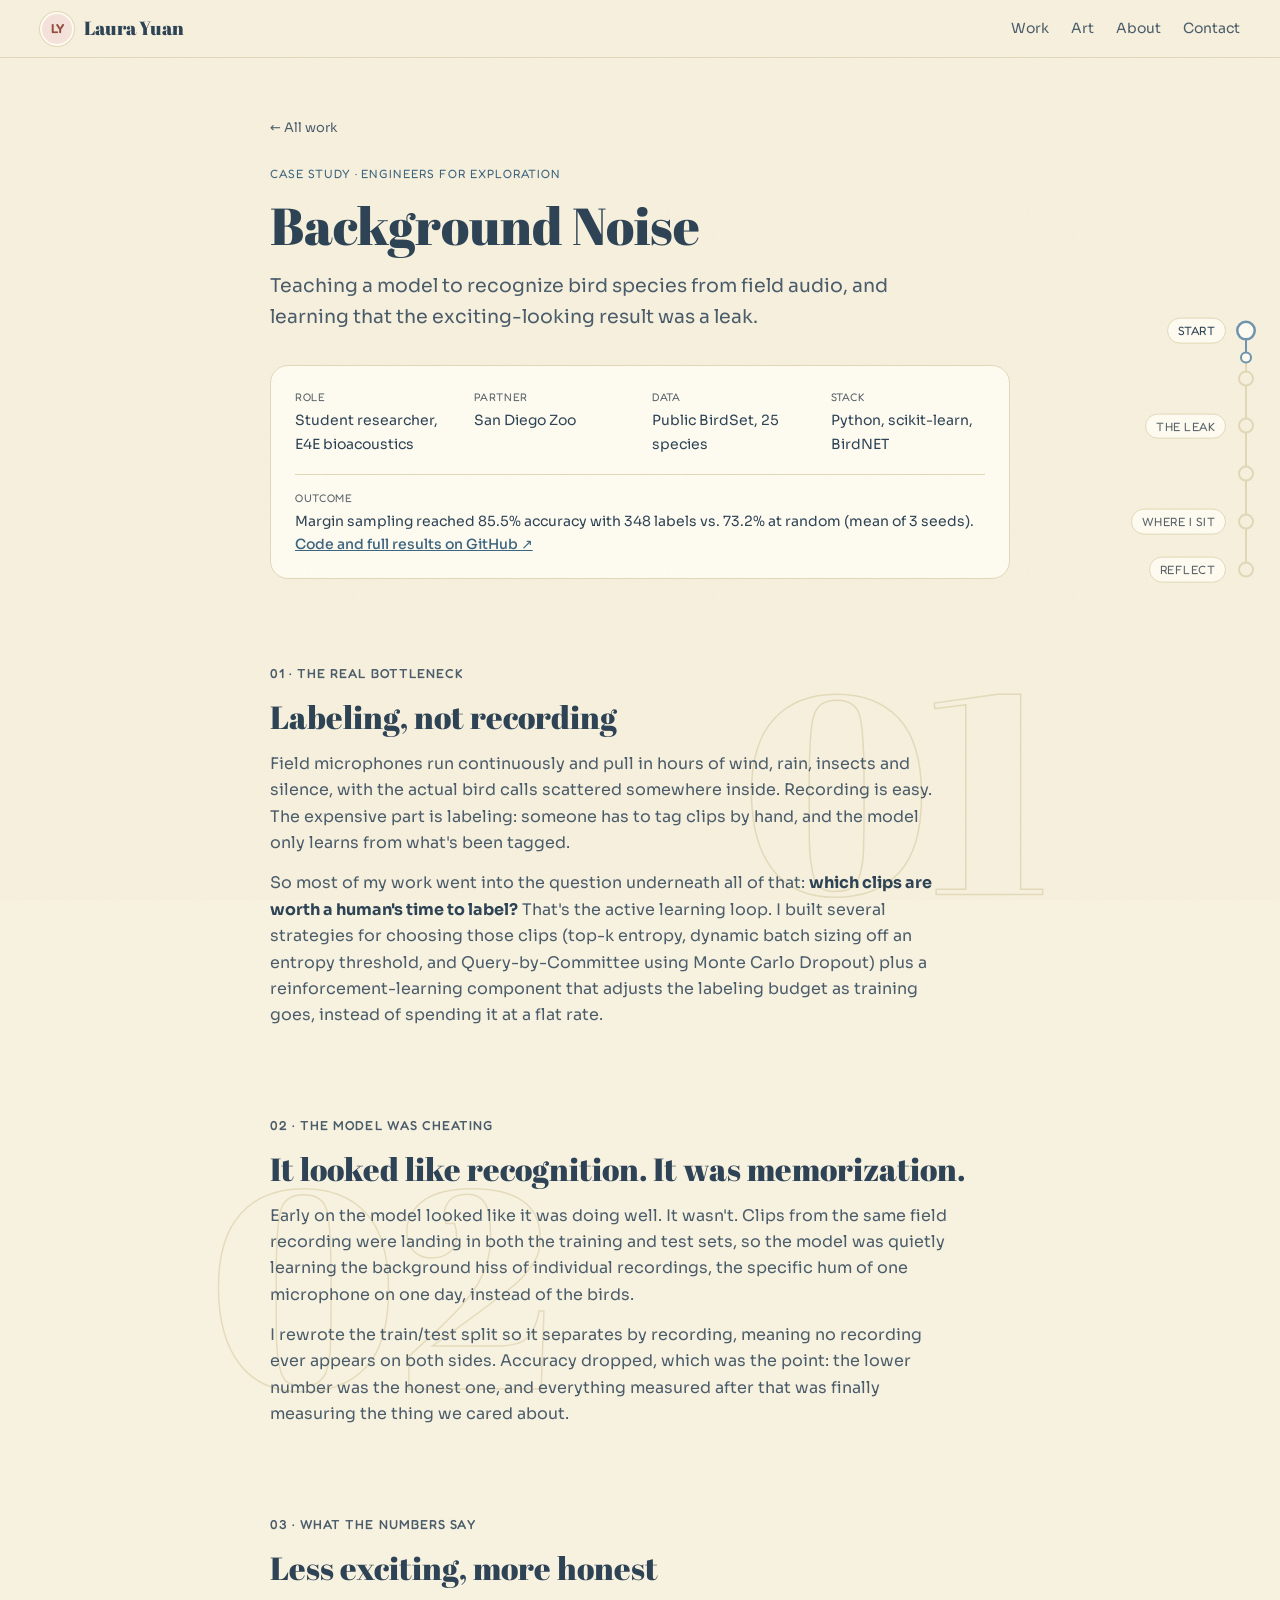
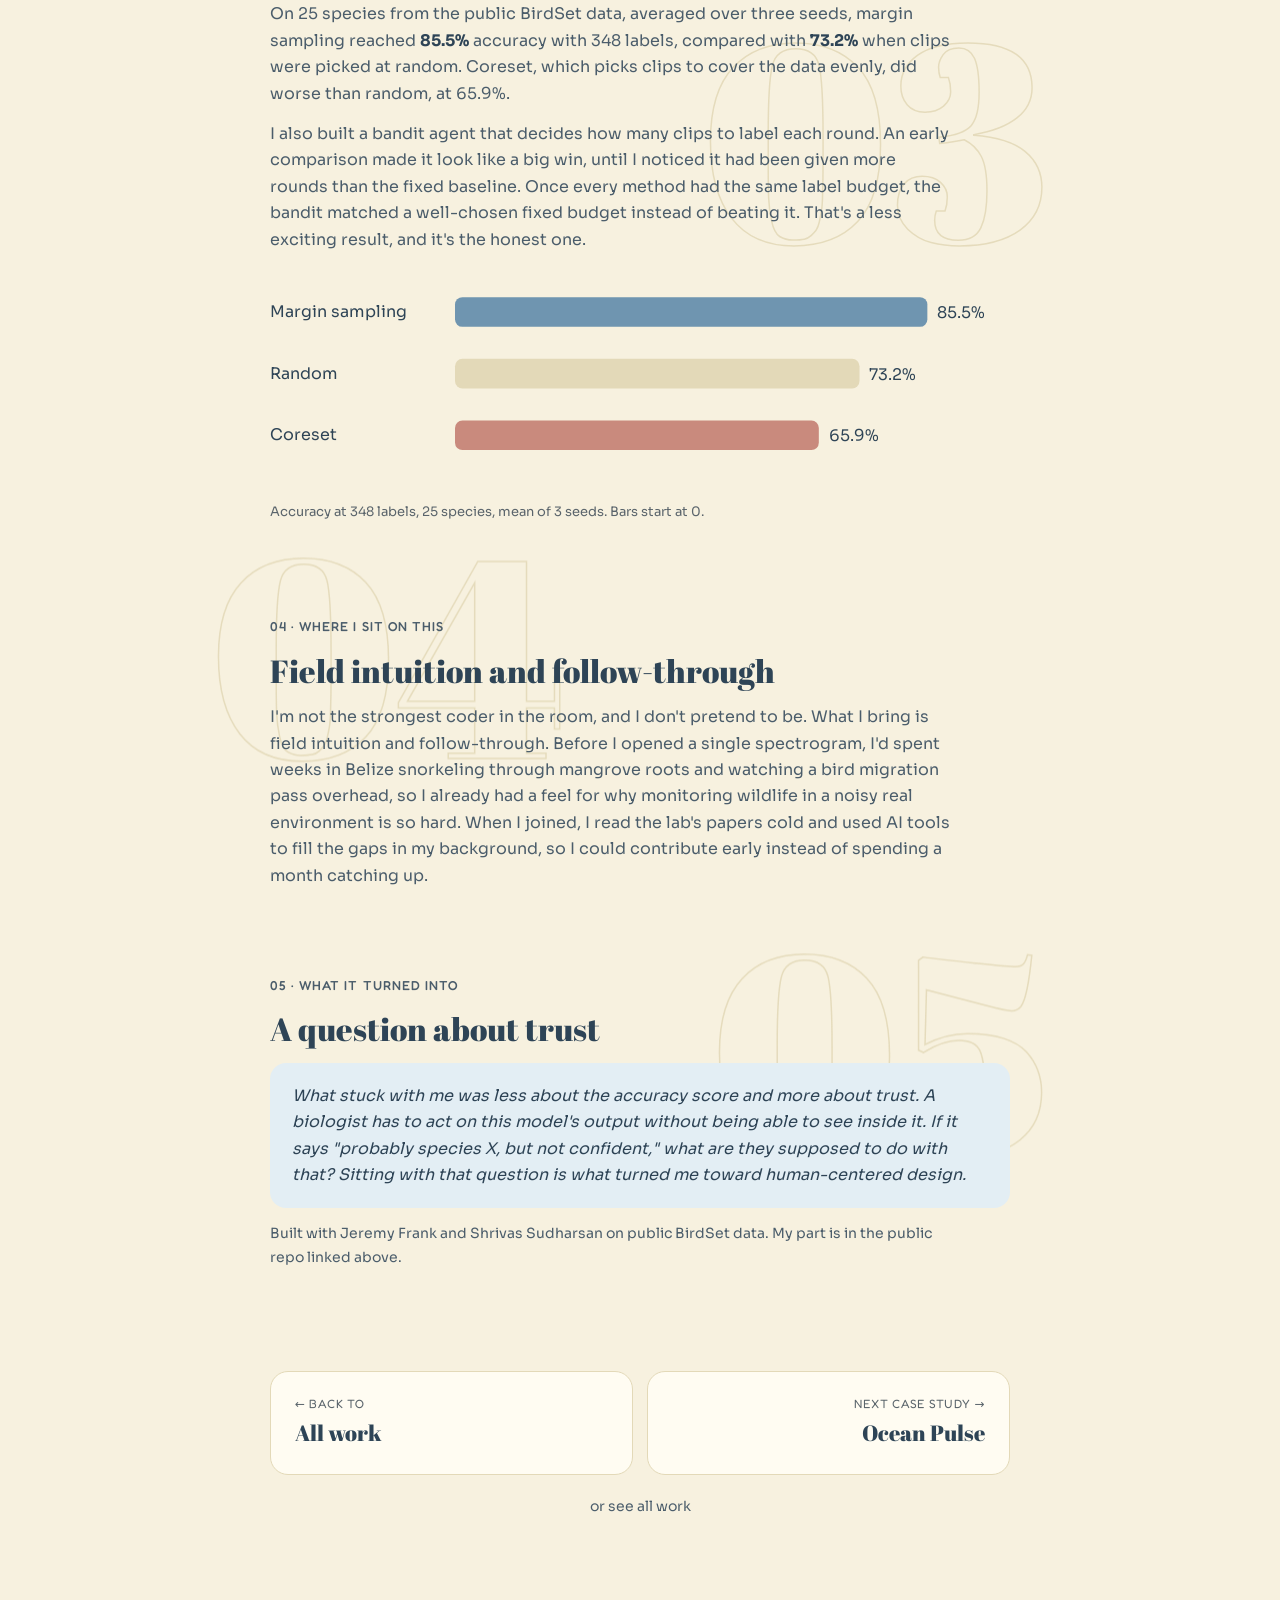
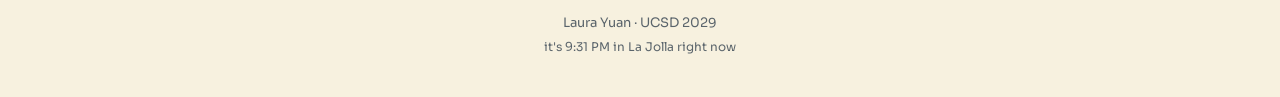
==== work/background-noise.html @ 7d97be65 "Depth layers, prev/next case nav, logo section, stateful stickers - Parallax foreground/midground/ba" ====
<!DOCTYPE html>
<html lang="en">
<head>
  <meta charset="UTF-8">
  <meta name="viewport" content="width=device-width, initial-scale=1.0">
  <title>Background Noise · Laura Yuan</title>
  <meta name="description" content="Case study: active learning for bird species classification from field audio, Engineers for Exploration with the San Diego Zoo.">
  <link rel="icon" href="data:image/svg+xml,<svg xmlns=%22http://www.w3.org/2000/svg%22 viewBox=%220 0 100 100%22><circle cx=%2250%22 cy=%2250%22 r=%2245%22 fill=%22%23F7F1DF%22/><circle cx=%2250%22 cy=%2250%22 r=%2230%22 fill=%22none%22 stroke=%22%236F95B0%22 stroke-width=%226%22/><circle cx=%2250%22 cy=%2250%22 r=%2210%22 fill=%22%23C98A7D%22/></svg>">
  <link rel="preconnect" href="https://fonts.googleapis.com">
  <link rel="preconnect" href="https://fonts.gstatic.com" crossorigin>
  <link href="https://fonts.googleapis.com/css2?family=Abril+Fatface&family=Fredoka:wght@500;600&family=Sora:wght@400;500&display=swap" rel="stylesheet">
  <link rel="stylesheet" href="../assets/css/site.css">
  <script>document.documentElement.classList.add('js')</script>
</head>
<body>
<a class="skip-link" href="#bottleneck">Skip to case study</a>
<nav class="site-nav" aria-label="Main">
  <a class="nav-name" href="../index.html"><span class="nav-avatar" aria-hidden="true">LY</span>Laura Yuan</a>
  <ul class="nav-links">
    <li><a href="../index.html#data-first">Work</a></li>
    <li><a href="../index.html#art">Art</a></li>
    <li class="opt"><a href="../index.html#about">About</a></li>
    <li><a href="../index.html#contact">Contact</a></li>
  </ul>
</nav>
<header class="case-hero" id="start" data-chapter="Start">
  <a class="back-link" href="../index.html#data-first">← All work</a>
  <p class="eyebrow">Case study · Engineers for Exploration</p>
  <h1 class="case-title">Background Noise</h1>
  <p class="case-sub">Teaching a model to recognize bird species from field audio, and learning that the exciting-looking result was a leak.</p>
  <dl class="tldr">
    <div><dt>Role</dt><dd>Student researcher, E4E bioacoustics</dd></div>
    <div><dt>Partner</dt><dd>San Diego Zoo</dd></div>
    <div><dt>Data</dt><dd>Public BirdSet, 25 species</dd></div>
    <div><dt>Stack</dt><dd>Python, scikit-learn, BirdNET</dd></div>
    <div class="full"><dt>Outcome</dt><dd>Margin sampling reached 85.5% accuracy with 348 labels vs. 73.2% at random (mean of 3 seeds). <a class="text-link" href="https://github.com/laura06919-max/adaptive-budget-active-learning" target="_blank" rel="noopener">Code and full results on GitHub ↗</a></dd></div>
  </dl>
</header>
<main class="case-body">
  <section id="bottleneck" data-chapter="Bottleneck">
    <p class="chapter-num">01 · The real bottleneck</p>
    <h2 class="reveal">Labeling, not recording</h2>
    <p class="reveal">Field microphones run continuously and pull in hours of wind, rain, insects and silence, with the actual bird calls scattered somewhere inside. Recording is easy. The expensive part is labeling: someone has to tag clips by hand, and the model only learns from what's been tagged.</p>
    <p class="reveal">So most of my work went into the question underneath all of that: <strong>which clips are worth a human's time to label?</strong> That's the active learning loop. I built several strategies for choosing those clips (top-k entropy, dynamic batch sizing off an entropy threshold, and Query-by-Committee using Monte Carlo Dropout) plus a reinforcement-learning component that adjusts the labeling budget as training goes, instead of spending it at a flat rate.</p>
  </section>
  <section id="cheating" data-chapter="The leak">
    <p class="chapter-num">02 · The model was cheating</p>
    <h2 class="reveal">It looked like recognition. It was memorization.</h2>
    <p class="reveal">Early on the model looked like it was doing well. It wasn't. Clips from the same field recording were landing in both the training and test sets, so the model was quietly learning the background hiss of individual recordings, the specific hum of one microphone on one day, instead of the birds.</p>
    <p class="reveal">I rewrote the train/test split so it separates by recording, meaning no recording ever appears on both sides. Accuracy dropped, which was the point: the lower number was the honest one, and everything measured after that was finally measuring the thing we cared about.</p>
  </section>
  <section id="numbers" data-chapter="Numbers">
    <p class="chapter-num">03 · What the numbers say</p>
    <h2 class="reveal">Less exciting, more honest</h2>
    <p class="reveal">On 25 species from the public BirdSet data, averaged over three seeds, margin sampling reached <strong>85.5%</strong> accuracy with 348 labels, compared with <strong>73.2%</strong> when clips were picked at random. Coreset, which picks clips to cover the data evenly, did worse than random, at 65.9%.</p>
    <p class="reveal">I also built a bandit agent that decides how many clips to label each round. An early comparison made it look like a big win, until I noticed it had been given more rounds than the fixed baseline. Once every method had the same label budget, the bandit matched a well-chosen fixed budget instead of beating it. That's a less exciting result, and it's the honest one.</p>
    <figure class="figure reveal"><svg viewBox="0 0 600 170" role="img" aria-label="Accuracy at 348 labels: margin sampling 85.5%, random 73.2%, coreset 65.9%" style="width:100%;height:auto"><g font-family="Sora, sans-serif" font-size="13" fill="var(--text)"><text x="0" y="34">Margin sampling</text><rect x="150" y="18" width="383" height="24" rx="6" fill="var(--blue)"/><text x="541" y="35">85.5%</text><text x="0" y="84">Random</text><rect x="150" y="68" width="328" height="24" rx="6" fill="var(--border)"/><text x="486" y="85">73.2%</text><text x="0" y="134">Coreset</text><rect x="150" y="118" width="295" height="24" rx="6" fill="var(--accent2)"/><text x="453" y="135">65.9%</text></g></svg><figcaption>Accuracy at 348 labels, 25 species, mean of 3 seeds. Bars start at 0.</figcaption></figure>
  </section>
  <section id="me" data-chapter="Where I sit">
    <p class="chapter-num">04 · Where I sit on this</p>
    <h2 class="reveal">Field intuition and follow-through</h2>
    <p class="reveal">I'm not the strongest coder in the room, and I don't pretend to be. What I bring is field intuition and follow-through. Before I opened a single spectrogram, I'd spent weeks in Belize snorkeling through mangrove roots and watching a bird migration pass overhead, so I already had a feel for why monitoring wildlife in a noisy real environment is so hard. When I joined, I read the lab's papers cold and used AI tools to fill the gaps in my background, so I could contribute early instead of spending a month catching up.</p>
  </section>
  <section id="turned" data-chapter="Reflect">
    <p class="chapter-num">05 · What it turned into</p>
    <h2 class="reveal">A question about trust</h2>
    <div class="reflection reveal"><p>What stuck with me was less about the accuracy score and more about trust. A biologist has to act on this model's output without being able to see inside it. If it says "probably species X, but not confident," what are they supposed to do with that? Sitting with that question is what turned me toward human-centered design.</p></div>
    <p class="reveal" style="margin-top:14px;font-size:14px">Built with Jeremy Frank and Shrivas Sudharsan on public BirdSet data. My part is in the public repo linked above.</p>
  </section>
</main>
<nav class="case-nav reveal" aria-label="More case studies">
  <a class="prev" href="../index.html#data-first"><small>← Back to</small><b>All work</b></a>
  <a class="next" href="ocean-pulse.html"><small>Next case study →</small><b>Ocean Pulse</b></a>
  <a class="all" href="../index.html#data-first">or see all work</a>
</nav>
<footer style="margin-top:60px">Laura Yuan · UCSD 2029<small><span id="laJollaTime"></span></small></footer>
<script src="../assets/js/site.js"></script>
</body>
</html>
---- assets/css/site.css ----
/* ==========================================================
   Laura Yuan portfolio — shared styles
   Hand-written, no framework. Tokens first, then components.
   ========================================================== */

*, *::before, *::after { box-sizing: border-box; margin: 0; padding: 0; }

:root {
  --bg: #F7F1DF; --bg2: #F0E8CC; --bg3: #FFFCF2; --border: #E3D9B8;
  --text: #2E4456; --muted: #4B5D6B; --hint: #5A646B;
  --blue: #6F95B0; --blue-ink: #3E6680; --blue-light: #A8C5D9; --blue-bg: #E3EEF4;
  --accent2: #C98A7D; --coral-ink: #93503E; --accent2-bg: #F5E3DD;
  --shadow: 0 10px 30px rgba(46,68,86,0.10);
  --torn: polygon(0% 2%, 5% 0%, 14% 1.5%, 24% 0%, 34% 1%, 44% 0%, 54% 1.5%, 64% 0%, 74% 1%, 84% 0%, 94% 1.5%, 100% 0%, 99% 12%, 100% 24%, 98.5% 36%, 100% 48%, 99% 60%, 100% 72%, 98.5% 84%, 100% 96%, 99% 100%, 90% 98.5%, 80% 100%, 70% 99%, 60% 100%, 50% 98.5%, 40% 100%, 30% 99%, 20% 100%, 10% 98.5%, 0% 100%, 1% 88%, 0% 76%, 1.5% 64%, 0% 52%, 1% 40%, 0% 28%, 1.5% 16%, 0% 4%);
  --display: 'Abril Fatface', Georgia, serif;
  --label: 'Fredoka', system-ui, sans-serif;
  --body: 'Sora', -apple-system, system-ui, sans-serif;
  --nav-h: 58px;
}
@media (prefers-color-scheme: dark) {
  :root {
    --bg: #1E2530; --bg2: #252D3A; --bg3: #2A3340; --border: #38424F;
    --text: #E8EDF1; --muted: #AEB9C2; --hint: #9AA6B0;
    --blue: #8FB3CC; --blue-ink: #8FB3CC; --blue-light: #5C7E96; --blue-bg: #2C3A47;
    --accent2: #DDA396; --coral-ink: #DDA396; --accent2-bg: #3D2D29;
    --shadow: 0 10px 30px rgba(0,0,0,0.3);
  }
}

html { scroll-behavior: smooth; scroll-padding-top: calc(var(--nav-h) + 16px); }
body { font-family: var(--body); background: var(--bg); color: var(--text); line-height: 1.65; font-size: 16px; overflow-x: hidden; -webkit-font-smoothing: antialiased; }
img { max-width: 100%; display: block; }
a { color: inherit; }
h1, h2, h3, .display { font-family: var(--display); font-weight: 400; line-height: 1.2; }
:focus-visible { outline: 2.5px solid var(--blue-ink); outline-offset: 3px; border-radius: 6px; }
.sr-only { position: absolute; width: 1px; height: 1px; overflow: hidden; clip: rect(0 0 0 0); white-space: nowrap; }
.skip-link { position: absolute; left: 12px; top: -60px; z-index: 1000; background: var(--text); color: var(--bg3); padding: 8px 14px; border-radius: 8px; font-size: 14px; text-decoration: none; }
.skip-link:focus { top: 12px; }

/* ---------- soft cursor glow (decorative; native cursor stays visible) ---------- */
.glow { position: fixed; top: 0; left: 0; width: 34px; height: 34px; border-radius: 50%; background: radial-gradient(circle, rgba(111,149,176,0.35) 0%, transparent 70%); pointer-events: none; z-index: 9999; transform: translate(-50%, -50%); transition: width .25s, height .25s, opacity .3s; opacity: 0; }
.glow.on { opacity: 1; }
.glow.hovering { width: 56px; height: 56px; }
@media (hover: none) { .glow { display: none; } }

/* ---------- nav ---------- */
.site-nav { display: flex; align-items: center; justify-content: space-between; height: var(--nav-h); padding: 0 40px; border-bottom: 0.5px solid var(--border); position: sticky; top: 0; background: color-mix(in srgb, var(--bg) 92%, transparent); backdrop-filter: blur(8px); z-index: 50; }
.nav-name { font-family: var(--display); font-size: 19px; text-decoration: none; display: inline-flex; gap: 6px; align-items: center; }
.nav-name .wave { display: inline-block; transform-origin: 70% 70%; }
.nav-name:hover .wave { animation: wave .6s ease; }
@keyframes wave { 25% { transform: rotate(20deg); } 50% { transform: rotate(-15deg); } 75% { transform: rotate(15deg); } }
.nav-links { display: flex; gap: 22px; list-style: none; }
.nav-links a { font-size: 14px; color: var(--muted); text-decoration: none; padding: 6px 0; position: relative; }
.nav-links a:hover, .nav-links a[aria-current] { color: var(--text); }
.nav-links a[aria-current]::after { content: ''; position: absolute; left: 0; right: 0; bottom: 0; height: 2px; border-radius: 2px; background: var(--blue); }

/* ---------- story rail (progress + chapter jump) ---------- */
.rail { position: fixed; right: 26px; top: 50%; transform: translateY(-50%); z-index: 40; display: flex; flex-direction: column; align-items: flex-end; }
.rail-track { position: absolute; right: 7px; top: 8px; bottom: 8px; width: 2px; background: var(--border); border-radius: 2px; }
.rail-fill { position: absolute; left: 0; top: 0; width: 100%; height: 0; background: var(--blue); border-radius: 2px; }
.rail-head { position: absolute; right: -9px; width: 20px; height: 20px; transform: translate(0, -50%); pointer-events: none; }
.rail-head::before { content: ''; position: absolute; inset: 4px; border-radius: 50%; background: var(--bg3); border: 2px solid var(--blue); }
.rail ol { list-style: none; display: flex; flex-direction: column; gap: 22px; position: relative; }
.rail a { display: flex; align-items: center; justify-content: flex-end; gap: 12px; text-decoration: none; color: var(--hint); font-family: var(--label); font-size: 12px; letter-spacing: .04em; text-transform: uppercase; }
.rail a .lbl { opacity: 0; transform: translateX(6px); transition: opacity .2s, transform .2s; background: var(--bg3); border: 0.5px solid var(--border); padding: 2px 10px; border-radius: 20px; white-space: nowrap; }
.rail a .dot { width: 16px; height: 16px; border-radius: 50%; background: var(--bg); border: 2px solid var(--border); transition: border-color .2s, background .2s, transform .2s; flex-shrink: 0; }
.rail a:hover .lbl, .rail a:focus-visible .lbl, .rail a.current .lbl, .rail:hover a .lbl, .rail:focus-within a .lbl { opacity: 1; transform: none; }
.rail a.done .dot { background: var(--blue); border-color: var(--blue); }
.rail a.current { color: var(--text); }
.rail a.current .dot { border-color: var(--blue); transform: scale(1.25); background: var(--bg3); }
.rail a:hover .dot { border-color: var(--blue); }
/* compact rail for narrower screens: a bar under the nav */
.rail-bar { display: none; position: sticky; top: var(--nav-h); z-index: 45; background: color-mix(in srgb, var(--bg) 94%, transparent); backdrop-filter: blur(8px); border-bottom: 0.5px solid var(--border); }
.rail-bar-fill { height: 3px; width: 0; background: var(--blue); }
.rail-bar button { width: 100%; display: flex; justify-content: space-between; align-items: center; padding: 8px 20px; background: none; border: 0; font-family: var(--label); font-size: 13px; color: var(--text); cursor: pointer; text-transform: uppercase; letter-spacing: .04em; }
.rail-bar ol { list-style: none; padding: 4px 20px 14px; display: none; }
.rail-bar.open ol { display: block; }
.rail-bar ol a { display: block; padding: 7px 0; text-decoration: none; color: var(--muted); font-size: 14px; }
.rail-bar ol a.current { color: var(--text); font-weight: 500; }
@media (max-width: 1180px) { .rail { display: none; } .rail-bar { display: block; } }

/* ---------- layout ---------- */
main { max-width: 820px; margin: 0 auto; padding: 0 40px; }
.chapter { padding: 88px 0 40px; }
.chapter-head { margin-bottom: 34px; }
.chapter-num { font-family: var(--label); font-size: 13px; font-weight: 500; letter-spacing: .08em; text-transform: uppercase; color: var(--blue-ink); display: block; margin-bottom: 8px; }
.chapter-title { font-size: 40px; margin-bottom: 12px; }
.chapter-lede { font-size: 17px; color: var(--muted); max-width: 600px; }
.section-label { font-family: var(--label); font-size: 12px; font-weight: 500; text-transform: uppercase; letter-spacing: .06em; color: var(--hint); margin-bottom: 16px; }

/* reveal: quick, once, never hides content when JS is off */
.js .reveal { opacity: 0; transform: translateY(18px); transition: opacity .55s ease, transform .55s ease; }
.js .reveal.visible { opacity: 1; transform: none; }

/* ---------- hero ---------- */
.hero { min-height: calc(88vh - var(--nav-h)); display: flex; flex-direction: column; align-items: center; justify-content: center; text-align: center; padding: 40px 40px 70px; background: linear-gradient(180deg, var(--bg) 0%, var(--blue-bg) 100%); position: relative; overflow: hidden; }
.hero-collage { display: flex; justify-content: center; margin-bottom: 26px; padding: 10px 0; }
.paper-piece { font-family: var(--label); font-size: 13px; font-weight: 500; text-transform: uppercase; letter-spacing: .08em; padding: 8px 20px; background: var(--bg3); border: 0.5px solid var(--border); box-shadow: 0 4px 14px rgba(46,68,86,.06); transition: transform 1.1s cubic-bezier(.16,1,.3,1), opacity .8s ease; }
.piece-ds { color: var(--blue-ink); clip-path: polygon(0 0, 92% 3%, 100% 45%, 90% 88%, 96% 100%, 0 100%); margin-right: -12px; z-index: 1; transform: rotate(-1.5deg); }
.piece-cogs { background: var(--bg2); clip-path: polygon(4% 0, 100% 0, 96% 100%, 0 96%); z-index: 3; transform: rotate(.8deg); }
.piece-art { color: var(--coral-ink); clip-path: polygon(8% 0, 100% 0, 100% 100%, 4% 100%, 0 55%, 10% 20%); margin-left: -12px; z-index: 2; transform: rotate(1.2deg); }
.js .hero:not(.loaded) .piece-ds { opacity: 0; transform: translate(-60vw, 20px) rotate(-12deg); }
.js .hero:not(.loaded) .piece-cogs { opacity: 0; transform: translateY(-70vh) rotate(8deg); }
.js .hero:not(.loaded) .piece-art { opacity: 0; transform: translate(60vw, 15px) rotate(14deg); }
.hero h1 { font-size: 48px; margin-bottom: 18px; max-width: 700px; }
.hero-lede { font-size: 17px; color: var(--muted); max-width: 540px; margin-bottom: 14px; }
.hero-philosophy { font-family: var(--display); font-size: 20px; max-width: 460px; margin-bottom: 30px; line-height: 1.4; }
.hurry { background: var(--bg3); border: 0.5px solid var(--border); border-radius: 18px; padding: 14px 18px; display: flex; flex-wrap: wrap; gap: 8px 10px; align-items: center; justify-content: center; max-width: 640px; box-shadow: var(--shadow); }
.hurry-label { font-family: var(--label); font-size: 12px; text-transform: uppercase; letter-spacing: .06em; color: var(--hint); margin-right: 4px; }
.pill-link { font-size: 13px; padding: 5px 13px; border-radius: 20px; text-decoration: none; border: 0.5px solid var(--border); background: var(--bg); transition: border-color .2s, transform .2s; }
.pill-link:hover { border-color: var(--blue); transform: translateY(-1px); }
.pill-link .k { font-size: 11px; color: var(--hint); margin-right: 4px; }
.scroll-hint { margin-top: 34px; color: var(--hint); font-size: 12px; font-family: var(--label); letter-spacing: .06em; text-transform: uppercase; display: flex; flex-direction: column; align-items: center; gap: 4px; }
.scroll-hint svg { animation: bob 2s infinite; }
@keyframes bob { 50% { transform: translateY(5px); } }

/* ---------- project cards ---------- */
.cards { display: grid; grid-template-columns: 1fr 1fr; gap: 22px; }
.card { background: var(--bg3); text-decoration: none; color: inherit; display: flex; flex-direction: column; clip-path: var(--torn); transition: transform .25s ease, filter .25s; }
.card:hover { transform: translateY(-3px); filter: drop-shadow(0 10px 18px rgba(46,68,86,.12)); }
.card.wide { grid-column: 1 / -1; display: grid; grid-template-columns: 1.15fr 1fr; }
.card-visual { position: relative; overflow: hidden; background: var(--bg2); aspect-ratio: 16 / 10; }
.card.wide .card-visual { aspect-ratio: auto; min-height: 260px; }
.card-visual img { width: 100%; height: 100%; object-fit: cover; transition: transform .5s ease; }
.card:hover .card-visual img { transform: scale(1.03); }
.card-body { padding: 24px 24px 32px; display: flex; flex-direction: column; flex: 1; }
.badge { display: inline-block; align-self: flex-start; font-size: 11px; padding: 3px 10px; border-radius: 20px; margin-bottom: 10px; background: var(--blue-bg); color: var(--blue-ink); }
.badge.coral { background: var(--accent2-bg); color: var(--coral-ink); }
.card h3 { font-size: 24px; margin-bottom: 8px; }
.card p { font-size: 14px; color: var(--muted); margin-bottom: 14px; line-height: 1.6; }
.chips { display: flex; flex-wrap: wrap; gap: 5px; }
.chip { font-size: 11.5px; padding: 2px 10px; border-radius: 20px; background: var(--bg2); color: var(--muted); }
.more { margin-top: auto; padding-top: 14px; font-size: 13px; font-weight: 500; color: var(--blue-ink); display: inline-flex; align-items: center; gap: 6px; }
.more svg { width: 14px; height: 14px; transition: transform .2s; }
.card:hover .more svg { transform: translateX(3px); }
.card-visual.dh { background: #1E1615; }
.card-visual.dh .mini-dyno { position: absolute; right: 6%; bottom: 4%; width: 22%; height: auto; object-fit: contain; filter: drop-shadow(0 6px 10px rgba(0,0,0,.4)); transition: transform .3s; }
.card:hover .card-visual.dh .mini-dyno { transform: translateY(-6px) rotate(-4deg); }
.card-visual.svg { display: grid; place-items: center; }
.card-visual.svg svg { width: 86%; height: auto; }

/* ---------- interlude quote between chapters ---------- */
.interlude { text-align: center; padding: 40px 0 0; }
.interlude p { font-family: var(--display); font-size: 24px; max-width: 560px; margin: 0 auto; line-height: 1.4; }
.interlude span { display: block; font-size: 13px; color: var(--hint); margin-top: 10px; font-family: var(--body); }

/* ---------- art ---------- */
.art-header-row { display: flex; justify-content: space-between; align-items: center; margin-bottom: 20px; flex-wrap: wrap; gap: 12px; }
.art-filter { display: flex; gap: 8px; flex-wrap: wrap; }
.filter-btn, .ghost-btn { font: inherit; font-size: 13px; padding: 6px 15px; border-radius: 20px; border: 0.5px solid var(--border); background: var(--bg3); color: var(--muted); cursor: pointer; transition: all .15s; }
.filter-btn:hover, .ghost-btn:hover { border-color: var(--blue); color: var(--text); }
.filter-btn[aria-pressed="true"] { background: var(--blue-bg); color: var(--blue-ink); border-color: var(--blue); }
.art-grid { display: grid; grid-template-columns: repeat(3, 1fr); gap: 14px; }
.art-card { font: inherit; text-align: left; border-radius: 16px; overflow: hidden; border: 0.5px solid var(--border); cursor: pointer; background: var(--bg3); color: inherit; transition: transform .2s, box-shadow .2s; }
.art-card:hover { transform: translateY(-3px); box-shadow: var(--shadow); }
.art-card img { width: 100%; aspect-ratio: 1; object-fit: cover; }
.art-meta { padding: 10px 12px; }
.art-title { font-size: 13px; font-weight: 500; }
.art-medium { font-size: 12px; color: var(--hint); }
.art-card[hidden] { display: none; }

.book-viewer { position: fixed; inset: 0; background: rgba(30,40,52,.94); z-index: 200; display: none; align-items: center; justify-content: center; padding: 20px; }
.book-viewer.open { display: flex; }
.book-stage { position: relative; width: min(560px, 90vw); height: min(640px, 76vh); perspective: 1800px; }
.book-page { position: absolute; inset: 0; background: var(--bg3); display: flex; flex-direction: column; padding: 24px; backface-visibility: hidden; transform-origin: left center; transition: transform .7s cubic-bezier(.45,.05,.55,.95); clip-path: var(--torn); }
.book-page.flipped { transform: rotateY(-180deg); }
.book-page img { flex: 1; width: 100%; object-fit: contain; min-height: 0; border-radius: 8px; }
.book-page figcaption { text-align: center; padding-top: 14px; }
.book-page figcaption b { font-family: var(--display); font-weight: 400; font-size: 20px; display: block; }
.book-page figcaption span { font-size: 12px; color: var(--hint); }
.icon-btn { width: 46px; height: 46px; border-radius: 50%; background: var(--bg3); border: 0.5px solid var(--border); display: grid; place-items: center; cursor: pointer; color: var(--text); transition: transform .2s; }
.icon-btn:hover { transform: scale(1.06); }
.icon-btn svg { width: 20px; height: 20px; }
.book-nav { position: absolute; z-index: 50; bottom: -64px; left: 0; right: 0; display: flex; justify-content: center; align-items: center; gap: 18px; color: #F7F1DF; font-size: 13px; }
.book-close { position: fixed; top: 20px; right: 20px; }

/* ---------- about + contact ---------- */
.about-intro { display: flex; gap: 28px; align-items: center; margin-bottom: 30px; }
.about-photo { width: 170px; border-radius: 18px; object-fit: cover; border: 4px solid var(--bg3); box-shadow: 0 0 0 1px var(--border); flex-shrink: 0; }
.about-intro p { font-size: 16px; color: var(--muted); }
.about-intro strong { color: var(--text); font-family: var(--label); font-weight: 600; }
.about-grid { display: grid; grid-template-columns: 1fr 1fr; gap: 12px; }
.about-card { background: var(--bg2); border-radius: 16px; padding: 18px 20px; }
.about-card h3 { font-family: var(--label); font-size: 12px; font-weight: 500; text-transform: uppercase; letter-spacing: .05em; color: var(--blue-ink); margin-bottom: 8px; }
.about-card p { font-size: 14px; color: var(--muted); }
.toolbox { margin-top: 28px; display: grid; grid-template-columns: repeat(3, 1fr); gap: 12px; }
.toolbox div { border: 0.5px dashed var(--border); border-radius: 16px; padding: 16px 18px; }
.toolbox h3 { font-family: var(--label); font-size: 12px; font-weight: 500; text-transform: uppercase; letter-spacing: .05em; color: var(--hint); margin-bottom: 10px; }

.contact { background: var(--blue-bg); padding: 80px 40px; text-align: center; margin-top: 60px; }
.contact h2 { font-size: 40px; margin-bottom: 12px; }
.contact p { font-size: 16px; color: var(--muted); max-width: 440px; margin: 0 auto 28px; }
.btn-primary { display: inline-flex; align-items: center; gap: 8px; background: var(--text); color: var(--bg3); font-family: var(--label); font-weight: 500; font-size: 15px; padding: 12px 24px; border-radius: 30px; text-decoration: none; transition: transform .2s; }
.btn-primary:hover { transform: translateY(-2px); }
.btn-primary svg { width: 18px; height: 18px; }
.contact-icons { display: flex; justify-content: center; gap: 14px; margin-top: 26px; }
.contact-icons a { width: 46px; height: 46px; border-radius: 50%; background: var(--bg3); border: 0.5px solid var(--border); display: grid; place-items: center; transition: transform .2s, border-color .2s; }
.contact-icons a:hover { transform: translateY(-2px); border-color: var(--blue); }
.contact-icons svg { width: 20px; height: 20px; }

footer { padding: 28px 40px 40px; text-align: center; font-size: 13px; color: var(--hint); }
footer small { display: block; font-size: 12px; margin-top: 4px; }

/* ==========================================================
   Case-study pages
   ========================================================== */
.case-hero { max-width: 820px; margin: 0 auto; padding: 56px 40px 20px; }
.back-link { display: inline-flex; align-items: center; gap: 6px; font-size: 13px; color: var(--muted); text-decoration: none; margin-bottom: 26px; }
.back-link:hover { color: var(--text); }
.eyebrow { font-family: var(--label); font-size: 12px; text-transform: uppercase; letter-spacing: .08em; color: var(--blue-ink); margin-bottom: 10px; }
.case-title { font-size: 52px; margin-bottom: 14px; }
.case-sub { font-size: 19px; color: var(--muted); max-width: 640px; }
.tldr { margin-top: 32px; display: grid; grid-template-columns: repeat(auto-fit, minmax(150px, 1fr)); gap: 18px 24px; padding: 22px 24px; background: var(--bg3); border: 0.5px solid var(--border); border-radius: 18px; }
.tldr dt { font-family: var(--label); font-size: 11px; text-transform: uppercase; letter-spacing: .06em; color: var(--hint); margin-bottom: 3px; }
.tldr dd { font-size: 14px; }
.tldr .full { grid-column: 1 / -1; padding-top: 14px; border-top: 0.5px solid var(--border); }
.case-body section { padding: 64px 0 8px; }
.case-body h2 { font-size: 32px; margin-bottom: 14px; }
.case-body h3 { font-family: var(--label); font-size: 17px; font-weight: 600; margin-bottom: 8px; }
.case-body p { color: var(--muted); margin-bottom: 14px; max-width: 680px; }
.case-body p strong { color: var(--text); }
.pull { font-family: var(--display); font-size: 26px; line-height: 1.35; max-width: 620px; margin: 10px 0 20px; color: var(--text); }
.decision-grid { display: grid; gap: 12px; margin-top: 18px; }
.decision { display: grid; grid-template-columns: 1fr 1fr; background: var(--bg3); border: 0.5px solid var(--border); border-radius: 16px; overflow: hidden; }
.decision > div { padding: 16px 18px; }
.decision .before { background: var(--bg2); }
.decision .tag { font-family: var(--label); font-size: 11px; text-transform: uppercase; letter-spacing: .06em; color: var(--hint); display: block; margin-bottom: 4px; }
.decision p { font-size: 14px; margin: 0; }
.reflection { background: var(--blue-bg); border-radius: 16px; padding: 20px 22px; }
.reflection p { color: var(--text); font-style: italic; margin: 0; }
.figure { margin: 22px 0; }
.figure img { border-radius: 14px; border: 0.5px solid var(--border); }
.figure figcaption { font-size: 13px; color: var(--hint); margin-top: 8px; }
.next-up { margin: 80px auto 0; max-width: 820px; padding: 0 40px; }
.next-up a { display: flex; justify-content: space-between; align-items: center; gap: 20px; padding: 26px 28px; background: var(--bg3); clip-path: var(--torn); text-decoration: none; transition: transform .2s; }
.next-up a:hover { transform: translateY(-2px); }
.next-up small { font-family: var(--label); text-transform: uppercase; letter-spacing: .06em; font-size: 12px; color: var(--hint); }
.next-up b { font-family: var(--display); font-weight: 400; font-size: 26px; display: block; }
.text-link { color: var(--blue-ink); font-weight: 500; }

/* ---------- responsive ---------- */
@media (max-width: 720px) {
  .site-nav { padding: 0 20px; }
  .nav-links { gap: 14px; }
  .nav-links li.opt { display: none; }
  main, .case-hero, .next-up { padding-left: 20px; padding-right: 20px; }
  .hero { padding: 30px 20px 60px; }
  .hero h1 { font-size: 34px; }
  .paper-piece { font-size: 10px; padding: 6px 12px; }
  .chapter { padding-top: 64px; }
  .chapter-title { font-size: 32px; }
  .cards, .card.wide { grid-template-columns: 1fr; }
  .art-grid { grid-template-columns: repeat(2, 1fr); }
  .about-grid, .toolbox { grid-template-columns: 1fr; }
  .about-intro { flex-direction: column; text-align: center; }
  .contact { padding: 60px 20px; }
  .case-title { font-size: 38px; }
  .decision { grid-template-columns: 1fr; }
}

@media (prefers-reduced-motion: reduce) {
  *, *::before, *::after { animation-duration: .001ms !important; animation-iteration-count: 1 !important; transition-duration: .001ms !important; scroll-behavior: auto !important; }
  .js .reveal { opacity: 1; transform: none; }
}

/* ==========================================================
   Depth + motion layer (TreeHacks-style foreground / midground / background)
   - [data-speed]: parallax; JS sets --py. Negative = background (slower), positive = foreground (faster)
   - [data-fly]: crosses the screen as its section scrolls by; JS sets --px
   - .reveal[data-r]: entrance variants; [data-stagger] staggers children
   All of it switches off under prefers-reduced-motion.
   ========================================================== */
.par { position: absolute; pointer-events: none; z-index: 0; transform: translate3d(var(--px, 0px), var(--py, 0px), 0) rotate(var(--rot, 0deg)); will-change: transform; }
.chapter, .case-body section, .case-hero, .hero { position: relative; }
.chapter > *:not(.par), .case-body section > *:not(.par) { position: relative; z-index: 1; }

/* ghost chapter numbers (background layer) */
.ghost-num { font-family: var(--display); font-size: clamp(160px, 22vw, 300px); line-height: 1; color: transparent; -webkit-text-stroke: 1.5px var(--border); top: 10px; opacity: .9; user-select: none; }
.ghost-num.right { right: -40px; } .ghost-num.left { left: -60px; }

/* torn paper blobs (background) */
.blob { width: 340px; height: 260px; background: var(--blue-bg); clip-path: polygon(8% 12%, 30% 0, 62% 6%, 92% 0, 100% 34%, 94% 70%, 100% 96%, 64% 100%, 34% 92%, 4% 100%, 0 62%, 6% 36%); opacity: .7; }
.blob.coral { background: var(--accent2-bg); }
.blob.sand { background: var(--bg2); }

/* foreground floaters */
.floater { filter: drop-shadow(0 10px 14px rgba(46,68,86,.18)); }
.frame { background: var(--bg3); padding: 8px 8px 22px; box-shadow: 0 12px 26px rgba(46,68,86,.18); }
.frame img { width: 140px; height: 140px; object-fit: cover; }
.tape { position: absolute; top: -10px; left: 50%; width: 70px; height: 22px; transform: translateX(-50%) rotate(-4deg); background: rgba(232, 214, 160, .75); box-shadow: 0 1px 2px rgba(0,0,0,.06); }

/* Dyno pulling a banner across the screen */
.flyer { left: 0; top: 40px; display: flex; align-items: center; gap: 0; z-index: 2; }
.flyer img { width: 110px; height: auto; transform: scaleX(1); filter: drop-shadow(0 10px 12px rgba(0,0,0,.25)); }
.flyer .rope { width: 46px; height: 2px; background: var(--muted); opacity: .5; }
.flyer .banner { font-family: var(--label); font-weight: 500; font-size: 14px; letter-spacing: .04em; padding: 8px 22px 8px 16px; background: var(--bg3); color: var(--text); clip-path: polygon(0 0, 100% 0, 92% 50%, 100% 100%, 0 100%); box-shadow: var(--shadow); white-space: nowrap; }

/* entrance variants */
.js .reveal[data-r="left"] { transform: translateX(-60px); }
.js .reveal[data-r="right"] { transform: translateX(60px); }
.js .reveal[data-r="pop"] { transform: scale(.82) rotate(-4deg); transition: opacity .5s ease, transform .6s cubic-bezier(.34,1.56,.64,1); }
.js .reveal[data-r="drop"] { transform: translateY(-40px) rotate(3deg); transition: opacity .5s ease, transform .7s cubic-bezier(.34,1.4,.64,1); }
.js .reveal.visible[data-r] { transform: none; }

/* home: wider, asymmetric stage instead of one centered column */
.home main { max-width: 1120px; }
.home .chapter-head { max-width: 640px; }
.home .chapter.alt .chapter-head { margin-left: auto; text-align: right; }
.home .chapter.alt .chapter-lede { margin-left: auto; }
.home .cards { gap: 34px 28px; }
.home .card { rotate: -.6deg; transition: transform .25s ease, filter .25s, rotate .3s ease; }
.home .card:nth-child(even) { rotate: .7deg; }
.home .card:hover { rotate: 0deg; }
.card.wide.flip { grid-template-columns: 1fr 1.15fr; }
.card.wide.flip .card-visual { order: 2; }
.home .card.offset { margin-top: 60px; }

/* case pages: prev / next */
.case-nav { max-width: 820px; margin: 80px auto 0; padding: 0 40px; display: grid; grid-template-columns: 1fr 1fr; gap: 14px; }
.case-nav a { display: flex; flex-direction: column; gap: 2px; padding: 22px 24px; background: var(--bg3); border: 0.5px solid var(--border); border-radius: 18px; text-decoration: none; transition: transform .2s, border-color .2s; }
.case-nav a:hover { transform: translateY(-2px); border-color: var(--blue); }
.case-nav a.next { text-align: right; }
.case-nav small { font-family: var(--label); text-transform: uppercase; letter-spacing: .06em; font-size: 12px; color: var(--hint); }
.case-nav b { font-family: var(--display); font-weight: 400; font-size: 22px; }
.case-nav .all { grid-column: 1 / -1; text-align: center; background: none; border: 0; padding: 6px; font-size: 14px; color: var(--muted); }
.case-nav .all:hover { transform: none; color: var(--text); }

@media (max-width: 900px) {
  .par.hide-sm { display: none; }
  .ghost-num { font-size: 130px; }
  .home .card.offset { margin-top: 0; }
  .card.wide.flip .card-visual { order: 0; }
  .home .chapter.alt .chapter-head { text-align: left; margin-left: 0; }
}
@media (max-width: 560px) { .case-nav { grid-template-columns: 1fr; padding: 0 20px; } .case-nav a.next { text-align: left; } .flyer img { width: 70px; } .flyer .banner { font-size: 11px; } }
@media (prefers-reduced-motion: reduce) { .par { transform: rotate(var(--rot, 0deg)) !important; } .flyer { display: none; } }
.hero > *:not(.par) { position: relative; z-index: 1; }

/* ---------- surface: paper grain + full-bleed tinted bands (breaks up the single flat background) ---------- */
body::before { content: ''; position: fixed; inset: 0; pointer-events: none; z-index: 100; opacity: .35; mix-blend-mode: multiply;
  background-image: url("data:image/svg+xml,%3Csvg xmlns='http://www.w3.org/2000/svg' width='180' height='180'%3E%3Cfilter id='n'%3E%3CfeTurbulence type='fractalNoise' baseFrequency='.9' numOctaves='2' stitchTiles='stitch'/%3E%3CfeColorMatrix values='0 0 0 0 .55 0 0 0 0 .5 0 0 0 0 .4 0 0 0 .18 0'/%3E%3C/filter%3E%3Crect width='100%25' height='100%25' filter='url(%23n)'/%3E%3C/svg%3E"); }
@media (prefers-color-scheme: dark) { body::before { mix-blend-mode: screen; opacity: .12; } }
.dh::before { mix-blend-mode: screen; opacity: .1; }
.band { isolation: isolate; }
.band::after { content: ''; position: absolute; z-index: -1; top: 30px; bottom: -30px; left: 50%; width: 100vw; transform: translateX(-50%); background: var(--band, var(--blue-bg));
  clip-path: polygon(0 3%, 6% 1%, 14% 3.5%, 23% 0.5%, 33% 2.5%, 44% 0, 55% 3%, 66% 1%, 77% 3.5%, 88% 0.5%, 100% 2.5%, 100% 97%, 92% 99.5%, 81% 97.5%, 70% 100%, 58% 97%, 46% 99.5%, 35% 97.5%, 24% 100%, 13% 97%, 0 99%); }
.band.sand { --band: var(--bg2); }
.band.coral { --band: var(--accent2-bg); }
.home .band .card { filter: drop-shadow(0 6px 14px rgba(46,68,86,.08)); }

/* nav avatar: swap the "LY" for <img src="…/assets/img/avatar.webp" alt=""> once the painted avatar exists */
.nav-avatar { width: 34px; height: 34px; border-radius: 50%; display: inline-grid; place-items: center; overflow: hidden; background: var(--accent2-bg); color: var(--coral-ink); font-family: var(--label); font-size: 13px; font-weight: 600; border: 2px solid var(--bg3); box-shadow: 0 0 0 1px var(--border); transition: transform .3s cubic-bezier(.34,1.56,.64,1); }
.nav-avatar img { width: 100%; height: 100%; object-fit: cover; }
.nav-name:hover .nav-avatar { transform: rotate(-8deg) scale(1.08); }
.nav-name { gap: 10px; }
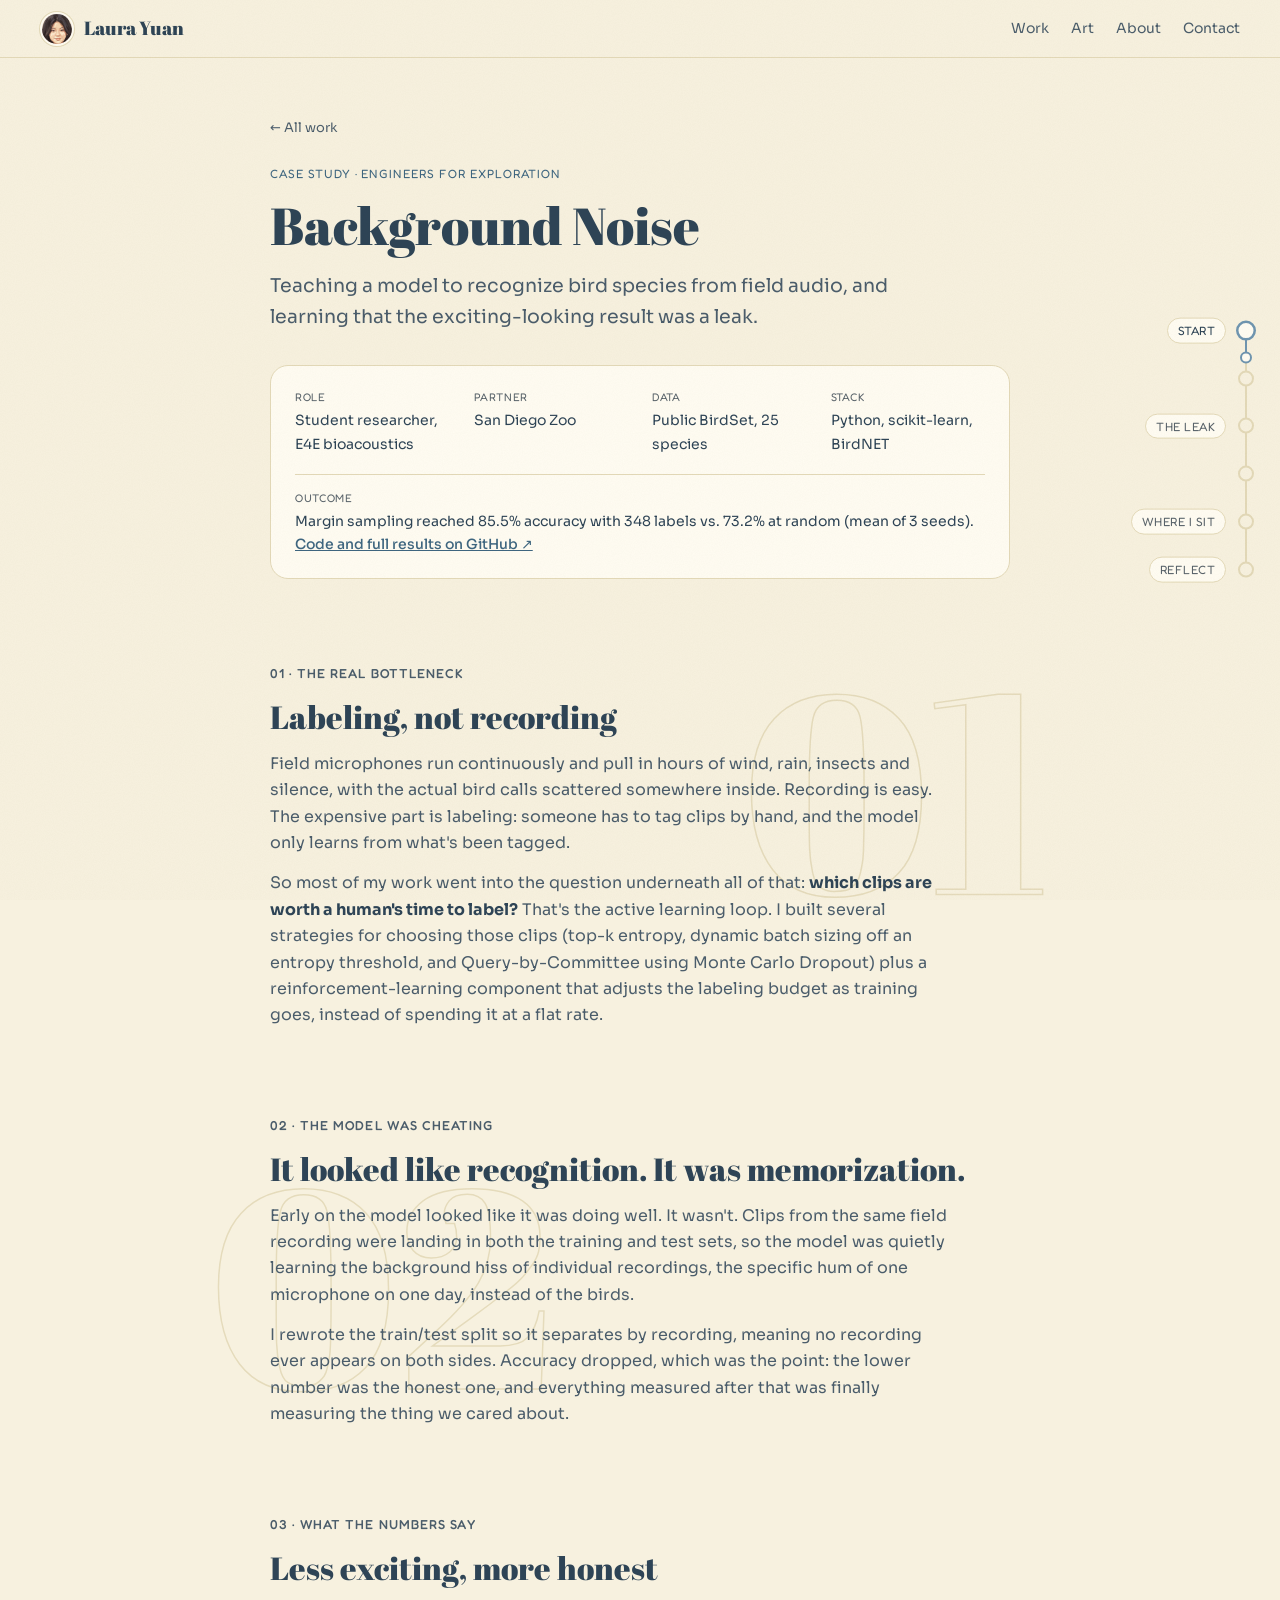
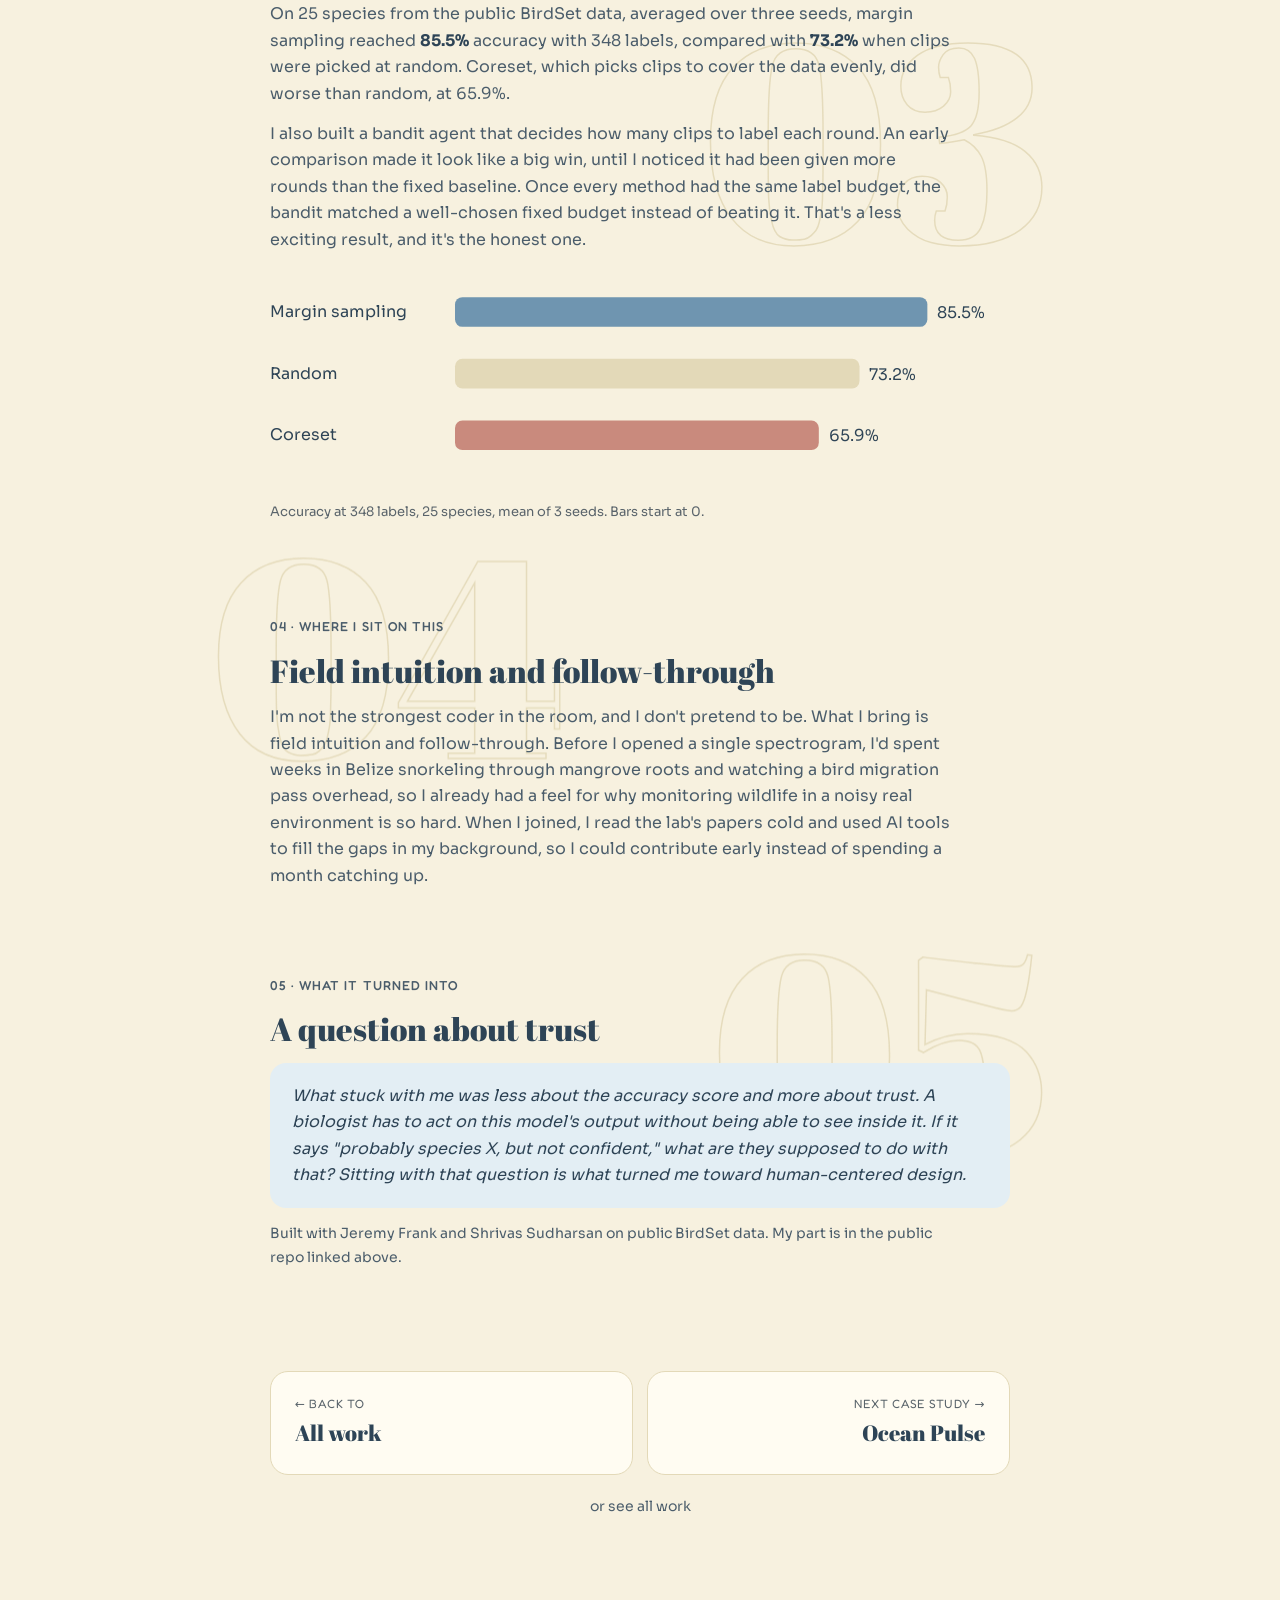
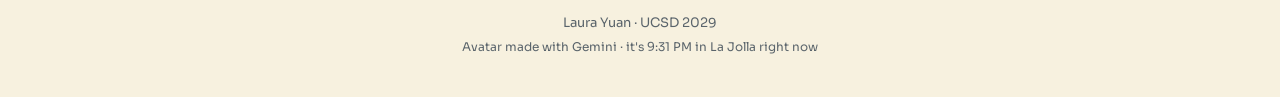
==== commit 1b43d173: "Mockup only: Gemini avatar in nav, monitoring illustration on floor 3, footer credit Co-Authored-By:" ====
--- a/work/background-noise.html
+++ b/work/background-noise.html
@@ -15,7 +15,7 @@
 <body>
 <a class="skip-link" href="#bottleneck">Skip to case study</a>
 <nav class="site-nav" aria-label="Main">
-  <a class="nav-name" href="../index.html"><span class="nav-avatar" aria-hidden="true">LY</span>Laura Yuan</a>
+  <a class="nav-name" href="../index.html"><span class="nav-avatar" aria-hidden="true"><img src="../assets/img/avatar.webp" alt=""></span>Laura Yuan</a>
   <ul class="nav-links">
     <li><a href="../index.html#data-first">Work</a></li>
     <li><a href="../index.html#art">Art</a></li>
@@ -73,7 +73,7 @@
   <a class="next" href="ocean-pulse.html"><small>Next case study →</small><b>Ocean Pulse</b></a>
   <a class="all" href="../index.html#data-first">or see all work</a>
 </nav>
-<footer style="margin-top:60px">Laura Yuan · UCSD 2029<small><span id="laJollaTime"></span></small></footer>
+<footer style="margin-top:60px">Laura Yuan · UCSD 2029<small>Avatar made with Gemini · <span id="laJollaTime"></span></small></footer>
 <script src="../assets/js/site.js"></script>
 </body>
 </html>
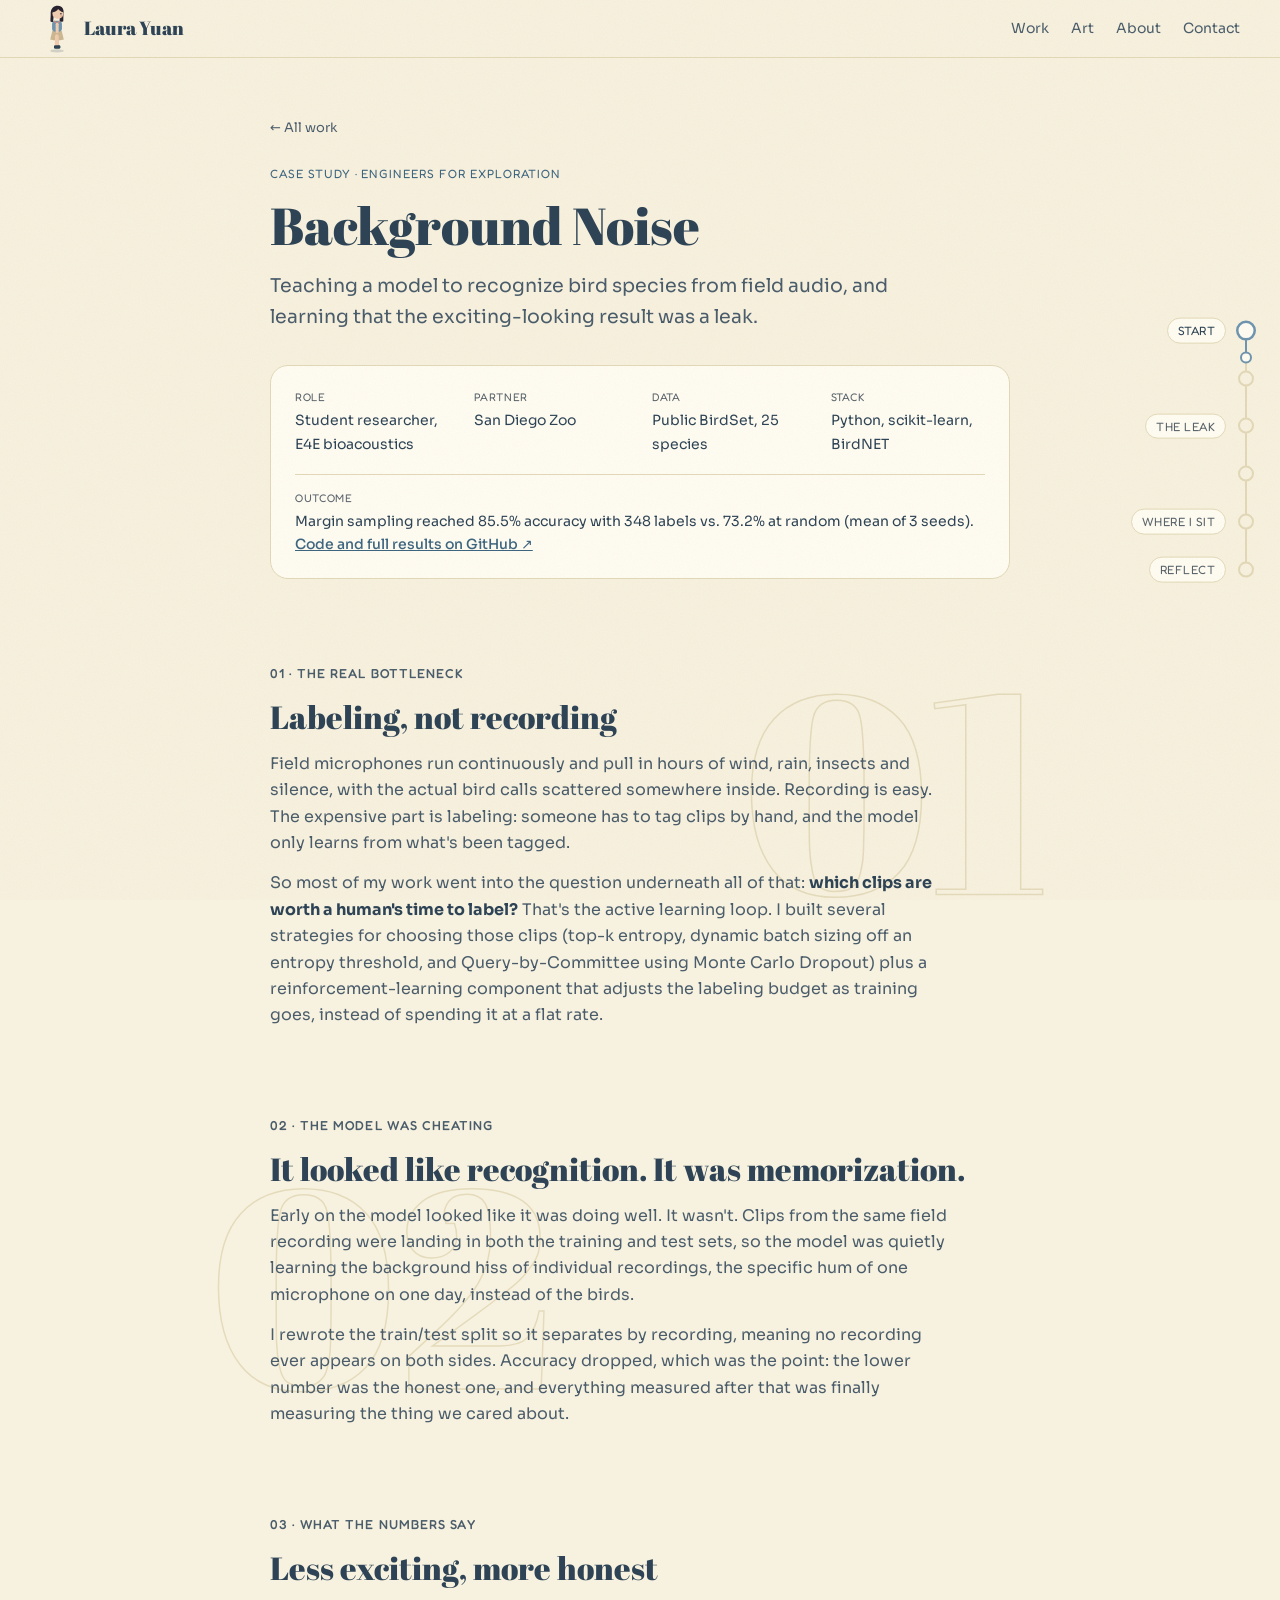
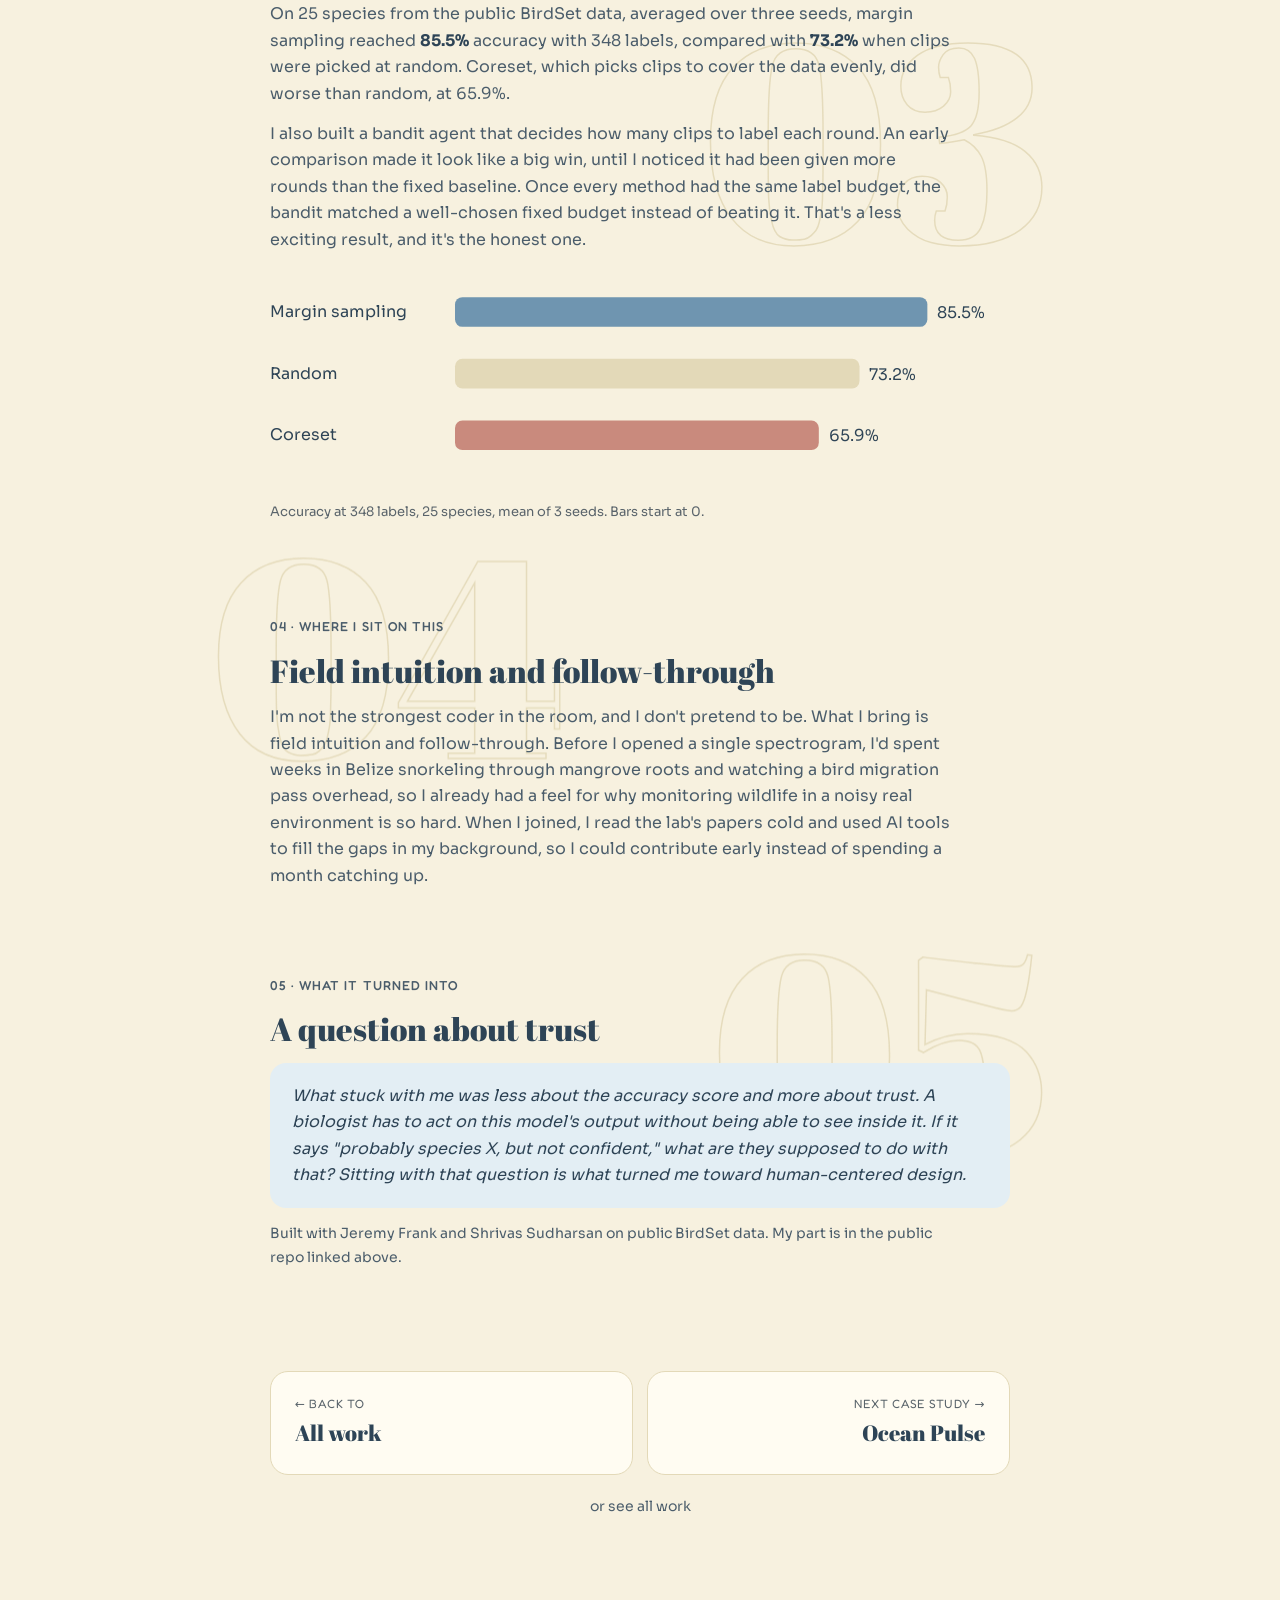
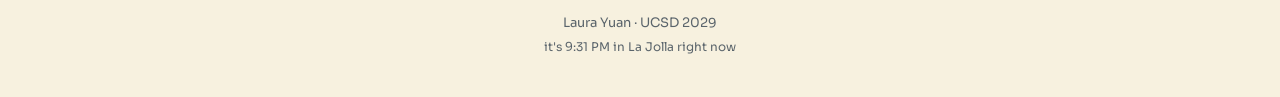
==== commit 8972c707: "Mockup: walking mini-me figure in the nav (code-drawn SVG, waves on hover); credit Gemini only on th" ====
--- a/work/background-noise.html
+++ b/work/background-noise.html
@@ -15,7 +15,7 @@
 <body>
 <a class="skip-link" href="#bottleneck">Skip to case study</a>
 <nav class="site-nav" aria-label="Main">
-  <a class="nav-name" href="../index.html"><span class="nav-avatar" aria-hidden="true"><img src="../assets/img/avatar.webp" alt=""></span>Laura Yuan</a>
+  <a class="nav-name" href="../index.html"><span class="nav-avatar" aria-hidden="true">LY</span>Laura Yuan</a>
   <ul class="nav-links">
     <li><a href="../index.html#data-first">Work</a></li>
     <li><a href="../index.html#art">Art</a></li>
@@ -73,7 +73,7 @@
   <a class="next" href="ocean-pulse.html"><small>Next case study →</small><b>Ocean Pulse</b></a>
   <a class="all" href="../index.html#data-first">or see all work</a>
 </nav>
-<footer style="margin-top:60px">Laura Yuan · UCSD 2029<small>Avatar made with Gemini · <span id="laJollaTime"></span></small></footer>
+<footer style="margin-top:60px">Laura Yuan · UCSD 2029<small><span id="laJollaTime"></span></small></footer>
 <script src="../assets/js/site.js"></script>
 </body>
 </html>
--- a/assets/css/site.css
+++ b/assets/css/site.css
@@ -353,3 +353,37 @@
 .nav-avatar img { width: 100%; height: 100%; object-fit: cover; }
 .nav-name:hover .nav-avatar { transform: rotate(-8deg) scale(1.08); }
 .nav-name { gap: 10px; }
+
+/* ---------- mini me (nav figure) ---------- */
+.nav-avatar.mini-me { width: 34px; height: 51px; border-radius: 0; background: none; border: 0; box-shadow: none; overflow: visible; margin: -8px 0 -6px; }
+.nav-name:hover .nav-avatar.mini-me { transform: none; }
+.mini-me svg { display: block; overflow: visible; }
+.mm-skin { fill: #F1CDB0; } .mm-hair { fill: #2A2430; } .mm-top { fill: #6F95B0; } .mm-skirt { fill: #CDB892; }
+.mm-shoe { fill: #2E4456; } .mm-skin.back { fill: #D9AF90; } .mm-shoe.back { fill: #1E2E3C; } .mm-eye { fill: #2A2430; } .mm-blush { fill: #E59A8A; opacity: .55; }
+.mm-collar { fill: none; stroke: #C98A7D; stroke-width: 1.6; stroke-linecap: round; stroke-linejoin: round; }
+.mm-shadow { fill: rgba(46,68,86,.18); }
+.mm-leg, .mm-arm { transform-box: view-box; }
+.mm-leg { transform-origin: 19.8px 38.5px; } .mm-arm { transform-origin: 20.2px 25.5px; }
+.mm-head { transform-box: view-box; transform-origin: 20px 20px; }
+/* walk in place */
+.mm-leg.a { animation: mm-swing .76s ease-in-out infinite alternate; }
+.mm-leg.b { animation: mm-swing .76s ease-in-out infinite alternate-reverse; }
+.mm-arm.a { animation: mm-arm .76s ease-in-out infinite alternate-reverse; }
+.mm-arm.b { animation: mm-arm .76s ease-in-out infinite alternate; }
+.mm-body { animation: mm-bob .38s ease-in-out infinite alternate; }
+.mm-head { animation: mm-nod .76s ease-in-out infinite alternate; }
+.mm-shadow { transform-box: fill-box; transform-origin: center; animation: mm-shadow .38s ease-in-out infinite alternate; }
+@keyframes mm-swing { from { transform: rotate(34deg); } to { transform: rotate(-34deg); } }
+@keyframes mm-arm { from { transform: rotate(42deg); } to { transform: rotate(-42deg); } }
+@keyframes mm-bob { from { transform: translateY(0); } to { transform: translateY(-1.2px); } }
+@keyframes mm-nod { from { transform: rotate(-2deg); } to { transform: rotate(2deg); } }
+@keyframes mm-shadow { from { transform: scaleX(1); } to { transform: scaleX(.85); } }
+/* hover the name: she stops and waves */
+.nav-name:hover .mm-leg, .nav-name:hover .mm-body, .nav-name:hover .mm-shadow, .nav-name:hover .mm-arm.b, .nav-name:hover .mm-head,
+.nav-name:focus-visible .mm-leg, .nav-name:focus-visible .mm-body, .nav-name:focus-visible .mm-arm.b { animation: none; transform: none; }
+.nav-name:hover .mm-arm.a, .nav-name:focus-visible .mm-arm.a { animation: mm-wave .5s ease-in-out infinite alternate; }
+@keyframes mm-wave { from { transform: rotate(-105deg); } to { transform: rotate(-140deg); } }
+.tc .mm-shadow, .dh .mm-shadow { fill: rgba(0,0,0,.35); }
+@media (prefers-reduced-motion: reduce) { .mini-me * { animation: none !important; } }
+.tc .mm-hair, .dh .mm-hair { stroke: rgba(232,237,241,.35); stroke-width: .7; }
+@media (prefers-color-scheme: dark) { .mm-hair { stroke: rgba(232,237,241,.35); stroke-width: .7; } }
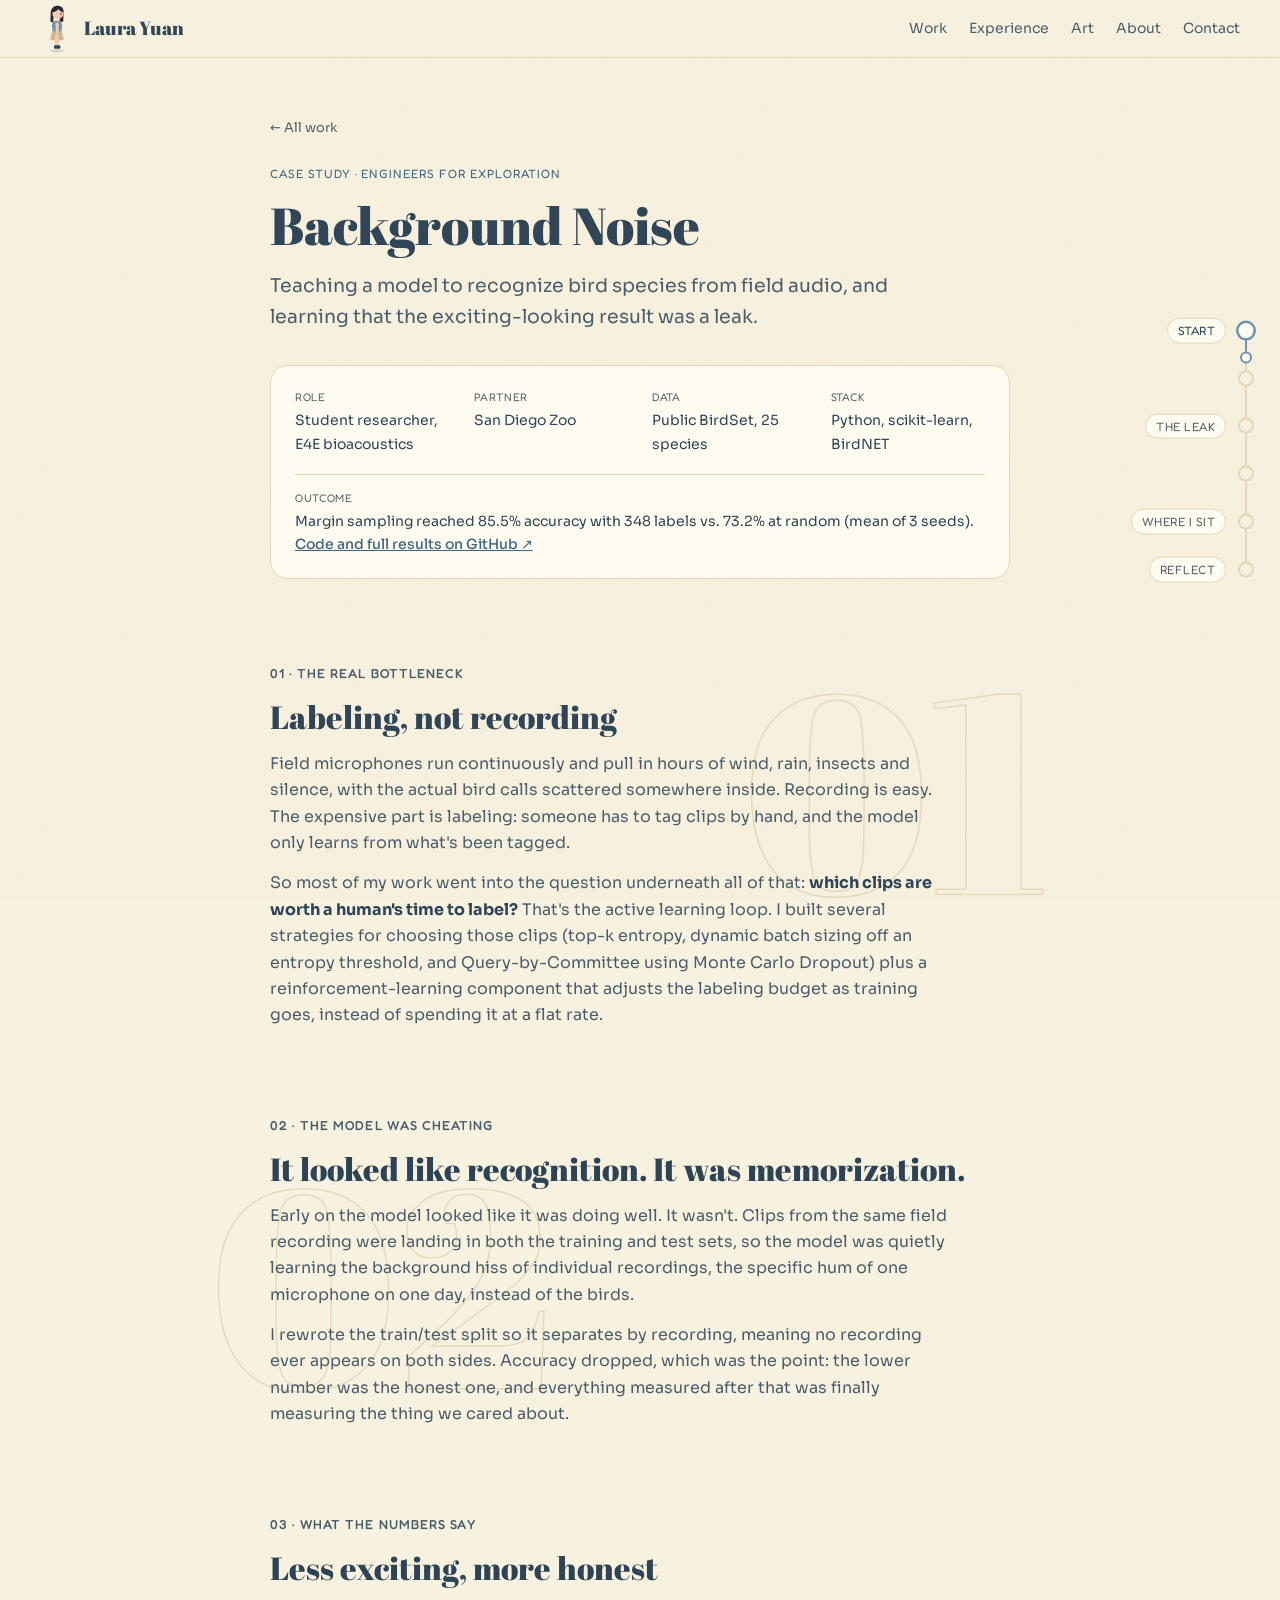
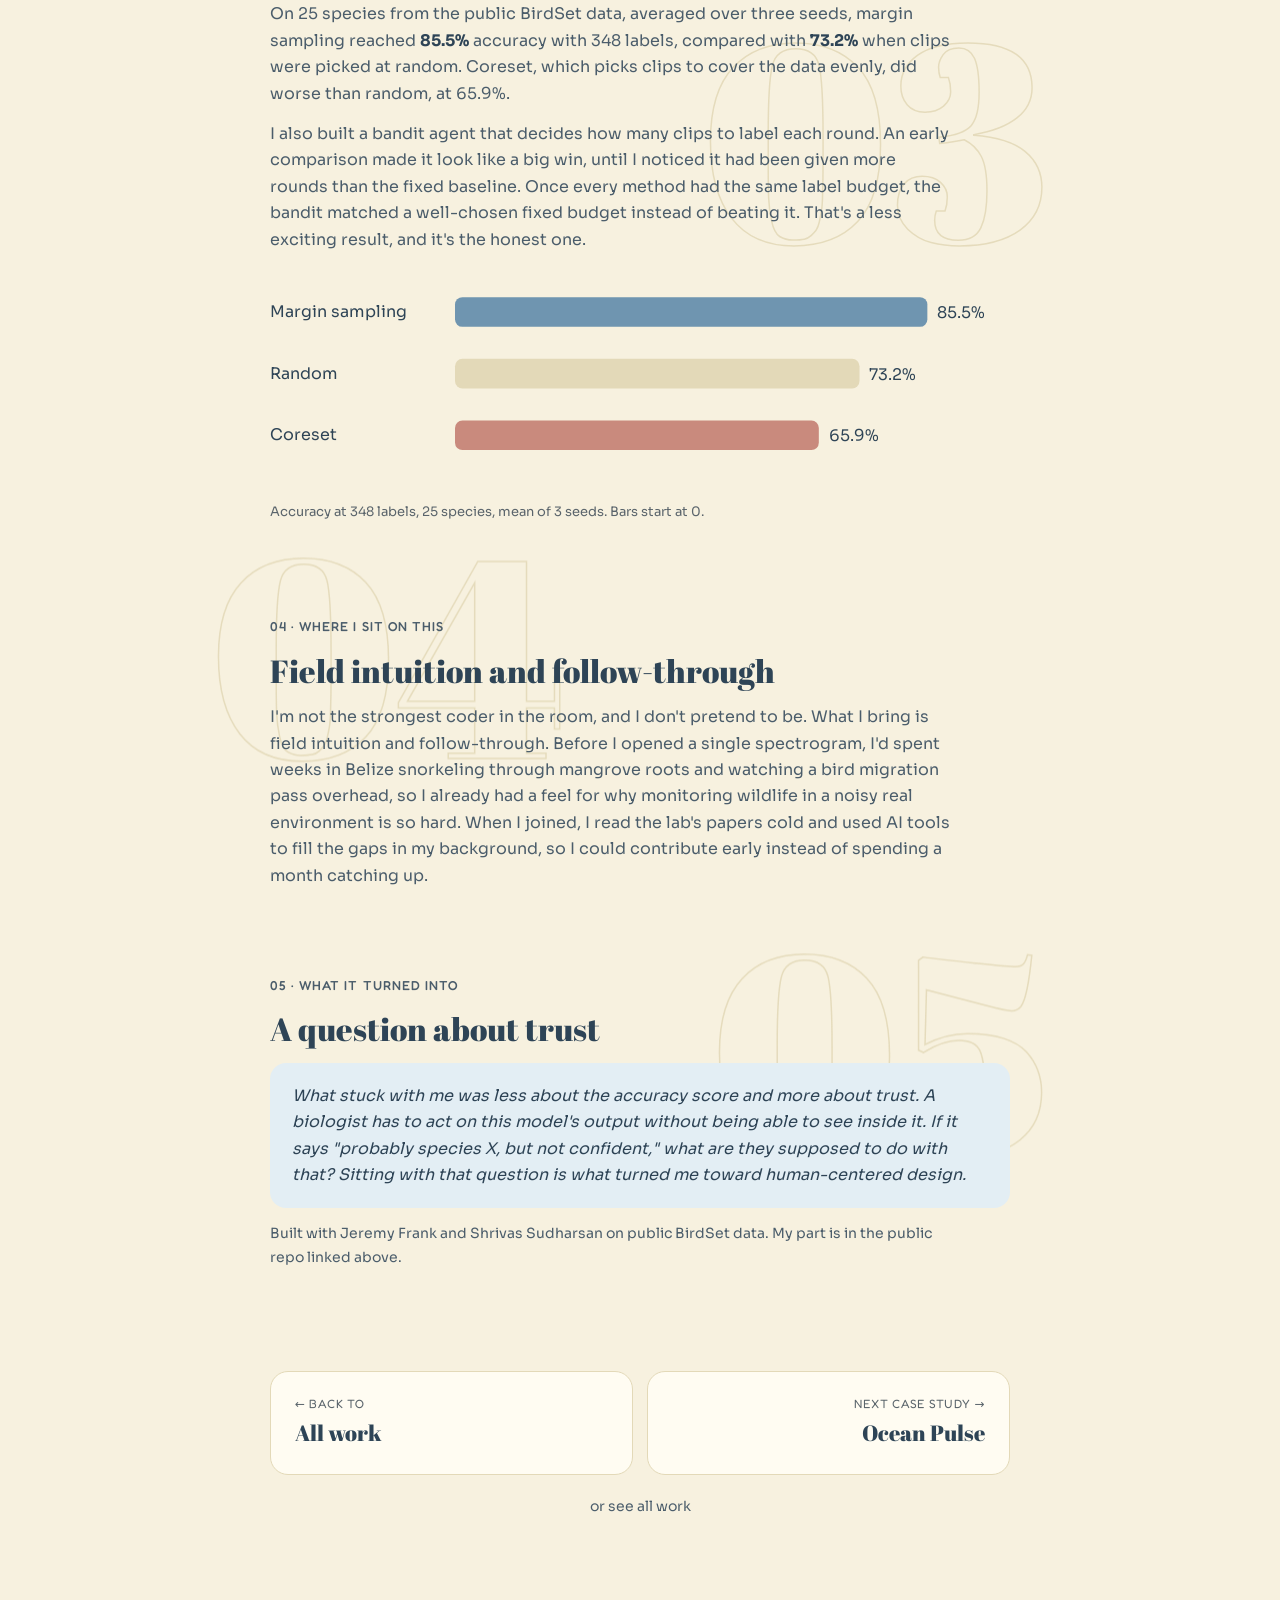
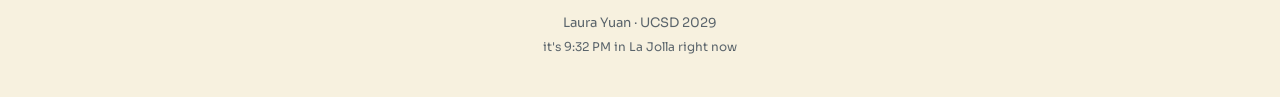
==== commit 06f131a7: "Fix sticker drag (lost pointer capture), cheaper grain overlay; SmartCloud gets its own 'In the fiel" ====
--- a/work/background-noise.html
+++ b/work/background-noise.html
@@ -18,7 +18,8 @@
   <a class="nav-name" href="../index.html"><span class="nav-avatar" aria-hidden="true">LY</span>Laura Yuan</a>
   <ul class="nav-links">
     <li><a href="../index.html#data-first">Work</a></li>
-    <li><a href="../index.html#art">Art</a></li>
+    <li><a href="../index.html#in-the-field">Experience</a></li>
+    <li class="opt"><a href="../index.html#art">Art</a></li>
     <li class="opt"><a href="../index.html#about">About</a></li>
     <li><a href="../index.html#contact">Contact</a></li>
   </ul>
--- a/assets/css/site.css
+++ b/assets/css/site.css
@@ -337,10 +337,10 @@
 .hero > *:not(.par) { position: relative; z-index: 1; }
 
 /* ---------- surface: paper grain + full-bleed tinted bands (breaks up the single flat background) ---------- */
-body::before { content: ''; position: fixed; inset: 0; pointer-events: none; z-index: 100; opacity: .35; mix-blend-mode: multiply;
+body::before { content: ''; position: fixed; inset: 0; pointer-events: none; z-index: 100; opacity: .22; transform: translateZ(0);
   background-image: url("data:image/svg+xml,%3Csvg xmlns='http://www.w3.org/2000/svg' width='180' height='180'%3E%3Cfilter id='n'%3E%3CfeTurbulence type='fractalNoise' baseFrequency='.9' numOctaves='2' stitchTiles='stitch'/%3E%3CfeColorMatrix values='0 0 0 0 .55 0 0 0 0 .5 0 0 0 0 .4 0 0 0 .18 0'/%3E%3C/filter%3E%3Crect width='100%25' height='100%25' filter='url(%23n)'/%3E%3C/svg%3E"); }
-@media (prefers-color-scheme: dark) { body::before { mix-blend-mode: screen; opacity: .12; } }
-.dh::before { mix-blend-mode: screen; opacity: .1; }
+@media (prefers-color-scheme: dark) { body::before { opacity: .08; } }
+.dh::before, .tc::before { opacity: .06; }
 .band { isolation: isolate; }
 .band::after { content: ''; position: absolute; z-index: -1; top: 30px; bottom: -30px; left: 50%; width: 100vw; transform: translateX(-50%); background: var(--band, var(--blue-bg));
   clip-path: polygon(0 3%, 6% 1%, 14% 3.5%, 23% 0.5%, 33% 2.5%, 44% 0, 55% 3%, 66% 1%, 77% 3.5%, 88% 0.5%, 100% 2.5%, 100% 97%, 92% 99.5%, 81% 97.5%, 70% 100%, 58% 97%, 46% 99.5%, 35% 97.5%, 24% 100%, 13% 97%, 0 99%); }
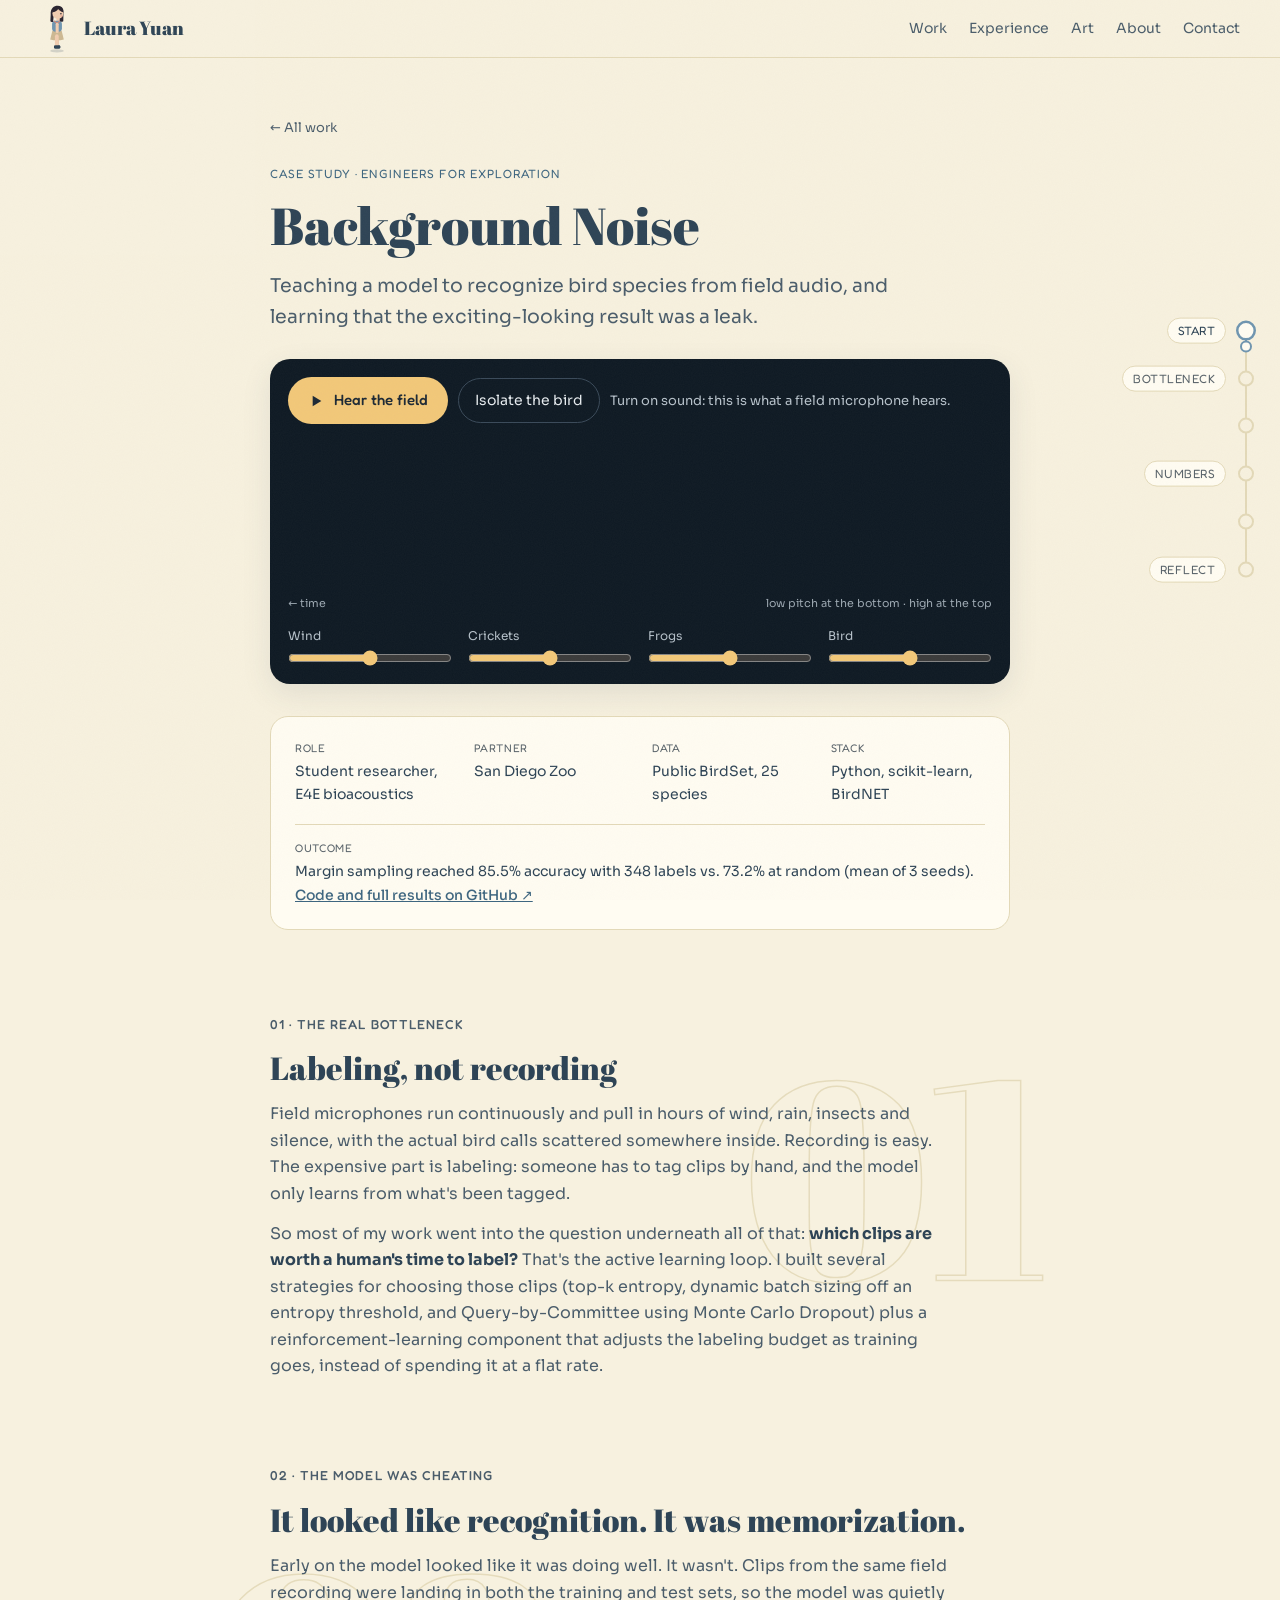
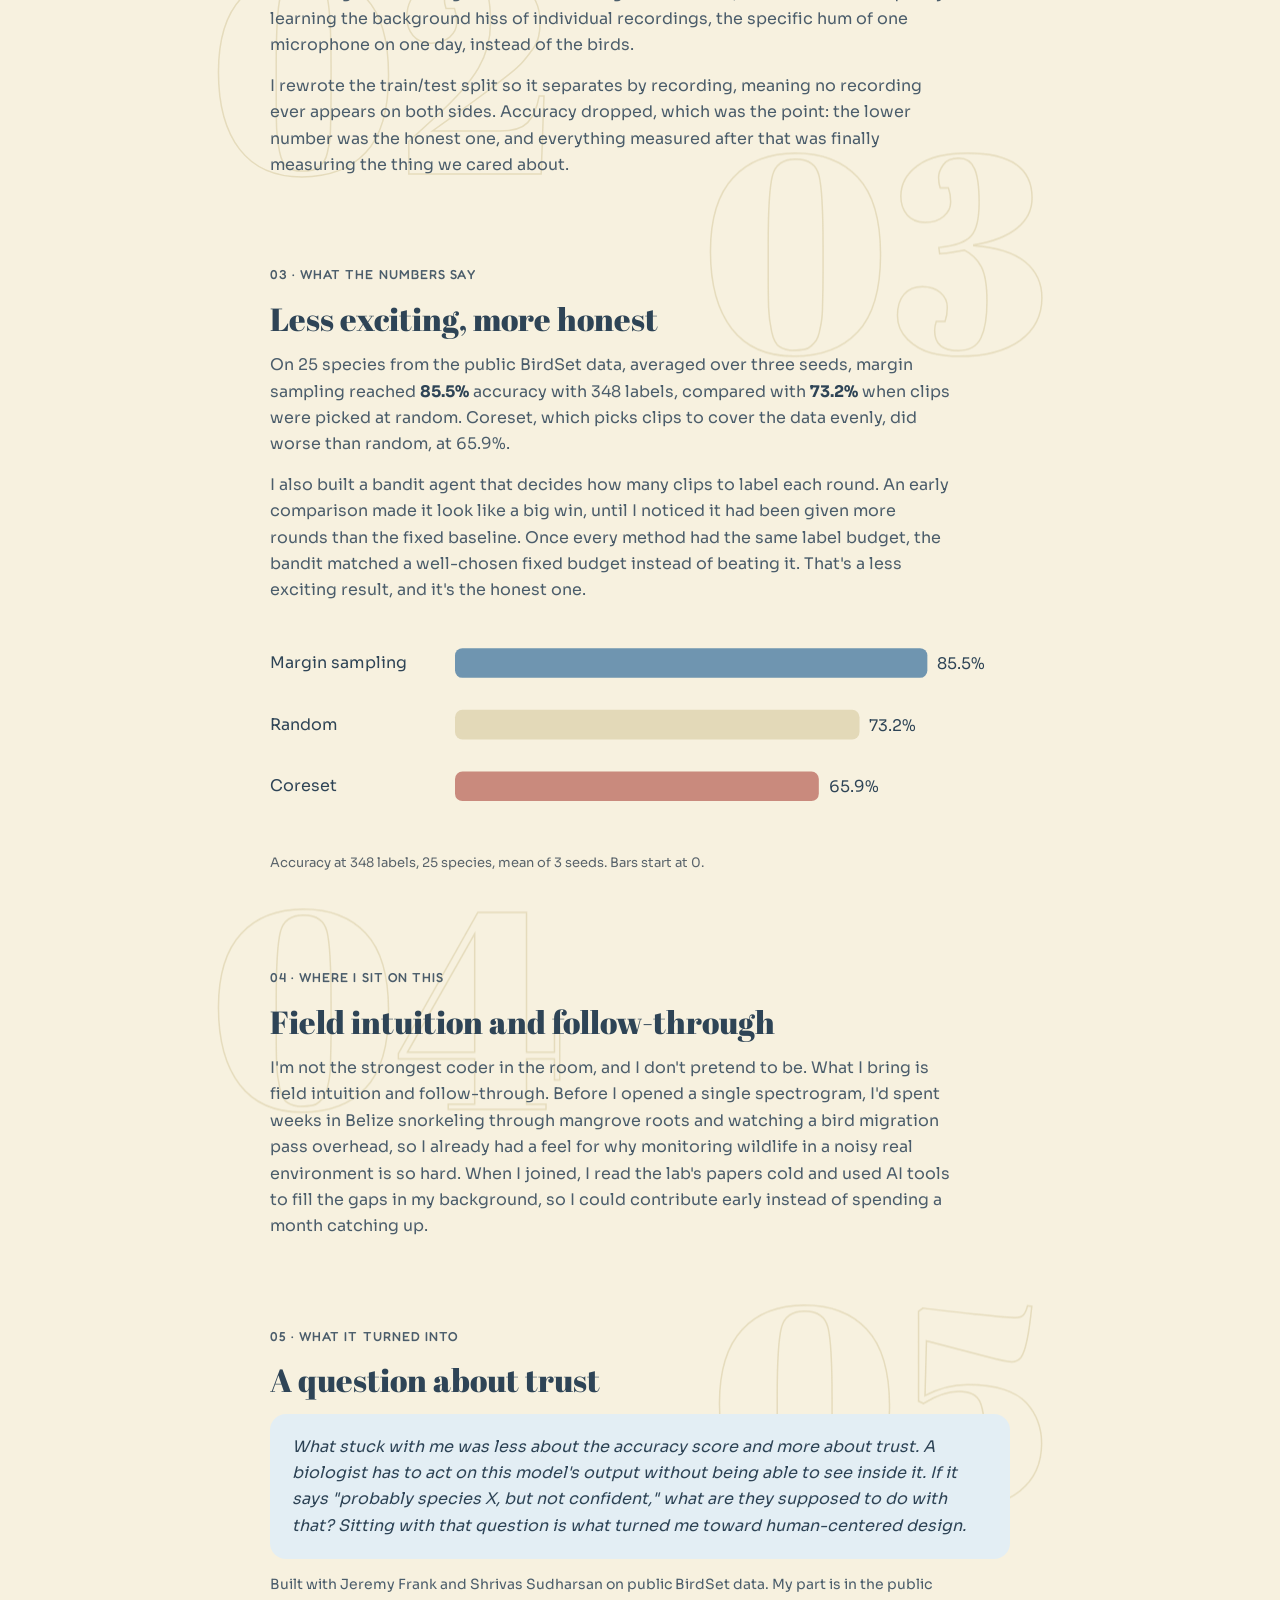
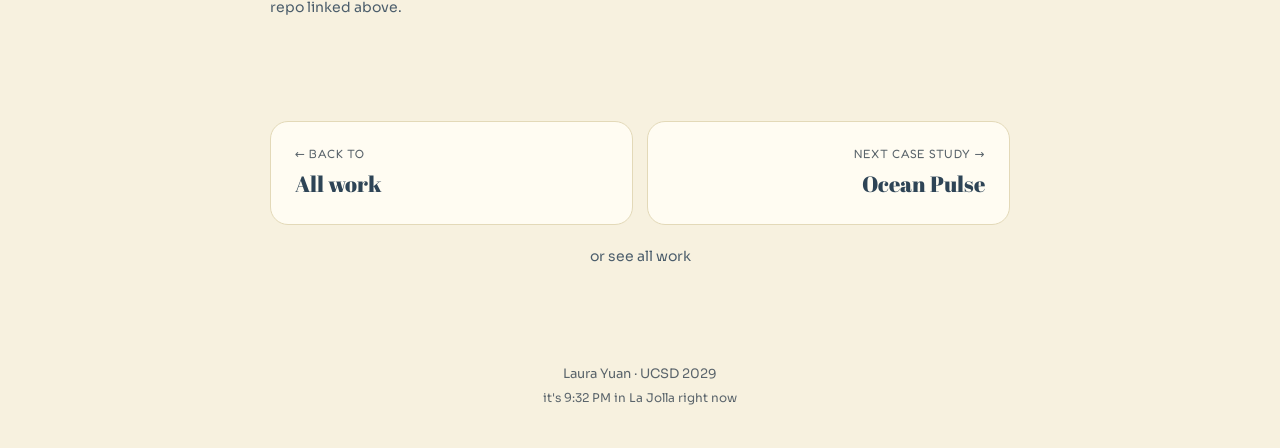
==== commit bc1b5586: "Polish pass: soundscape, logo fix, stable hovers, neck, perf, link previews - Background Noise: synt" ====
--- a/work/background-noise.html
+++ b/work/background-noise.html
@@ -5,11 +5,33 @@
   <meta name="viewport" content="width=device-width, initial-scale=1.0">
   <title>Background Noise · Laura Yuan</title>
   <meta name="description" content="Case study: active learning for bird species classification from field audio, Engineers for Exploration with the San Diego Zoo.">
+  <meta property="og:type" content="website">
+  <meta property="og:title" content="Background Noise · Laura Yuan">
+  <meta property="og:description" content="Case study: active learning for bird species classification from field audio, Engineers for Exploration with the San Diego Zoo.">
+  <meta property="og:url" content="https://laura06919-max.github.io/work/background-noise.html">
+  <meta property="og:image" content="https://laura06919-max.github.io/assets/img/og-card.jpg">
+  <meta name="twitter:card" content="summary_large_image">
   <link rel="icon" href="data:image/svg+xml,<svg xmlns=%22http://www.w3.org/2000/svg%22 viewBox=%220 0 100 100%22><circle cx=%2250%22 cy=%2250%22 r=%2245%22 fill=%22%23F7F1DF%22/><circle cx=%2250%22 cy=%2250%22 r=%2230%22 fill=%22none%22 stroke=%22%236F95B0%22 stroke-width=%226%22/><circle cx=%2250%22 cy=%2250%22 r=%2210%22 fill=%22%23C98A7D%22/></svg>">
   <link rel="preconnect" href="https://fonts.googleapis.com">
   <link rel="preconnect" href="https://fonts.gstatic.com" crossorigin>
   <link href="https://fonts.googleapis.com/css2?family=Abril+Fatface&family=Fredoka:wght@500;600&family=Sora:wght@400;500&display=swap" rel="stylesheet">
   <link rel="stylesheet" href="../assets/css/site.css">
+  <style>
+    .field { margin-top: 26px; background: #0f1a24; color: #E8EDF1; border-radius: 20px; padding: 18px; box-shadow: var(--shadow); }
+    .field-top { display: flex; flex-wrap: wrap; gap: 10px; align-items: center; margin-bottom: 14px; }
+    .field-btn { font: inherit; font-family: var(--label); font-weight: 500; font-size: 15px; display: inline-flex; align-items: center; gap: 10px; padding: 11px 20px; border-radius: 30px; border: 0; cursor: pointer; background: #F2C879; color: #1D2935; }
+    .field-btn svg { width: 16px; height: 16px; }
+    .field-btn .ic-pause { display: none; } .field.playing .field-btn .ic-play { display: none; } .field.playing .field-btn .ic-pause { display: inline; }
+    .field-iso { font: inherit; font-size: 14px; padding: 10px 16px; border-radius: 30px; cursor: pointer; background: transparent; color: #E8EDF1; border: 1px solid #3A4A5A; }
+    .field-iso[aria-pressed="true"] { background: #2C4A63; border-color: #8FB3CC; }
+    .field canvas { width: 100%; height: 150px; display: block; border-radius: 12px; background: #0f1a24; }
+    .field-legend { display: flex; justify-content: space-between; font-size: 11px; color: #9AA6B0; margin-top: 6px; }
+    .field-mix { display: grid; grid-template-columns: repeat(4, 1fr); gap: 10px 16px; margin-top: 14px; }
+    .field-mix label { font-size: 12px; color: #B7C2CB; display: flex; flex-direction: column; gap: 4px; }
+    .field-mix input { accent-color: #F2C879; width: 100%; }
+    .field-status { font-size: 13px; color: #B7C2CB; min-height: 1.4em; }
+    @media (max-width: 600px) { .field-mix { grid-template-columns: repeat(2, 1fr); } }
+  </style>
   <script>document.documentElement.classList.add('js')</script>
 </head>
 <body>
@@ -29,6 +51,21 @@
   <p class="eyebrow">Case study · Engineers for Exploration</p>
   <h1 class="case-title">Background Noise</h1>
   <p class="case-sub">Teaching a model to recognize bird species from field audio, and learning that the exciting-looking result was a leak.</p>
+  <section class="field" id="field" aria-label="Field recording demo">
+    <div class="field-top">
+      <button class="field-btn" data-play aria-pressed="false"><svg class="ic-play" viewBox="0 0 24 24" fill="currentColor" aria-hidden="true"><path d="M7 4l13 8-13 8z"/></svg><svg class="ic-pause" viewBox="0 0 24 24" fill="currentColor" aria-hidden="true"><path d="M6 4h4v16H6zM14 4h4v16h-4z"/></svg><span>Hear the field</span></button>
+      <button class="field-iso" data-isolate aria-pressed="false">Isolate the bird</button>
+      <p class="field-status" data-status role="status">Turn on sound: this is what a field microphone hears.</p>
+    </div>
+    <canvas aria-label="Live spectrogram of the sound: time moves left, higher pitch is higher up. Bird calls appear as bright upward strokes above the noise."></canvas>
+    <div class="field-legend"><span>← time</span><span>low pitch at the bottom · high at the top</span></div>
+    <div class="field-mix">
+      <label>Wind <input type="range" min="0" max="100" value="50" data-layer="wind"></label>
+      <label>Crickets <input type="range" min="0" max="100" value="50" data-layer="crickets"></label>
+      <label>Frogs <input type="range" min="0" max="100" value="50" data-layer="frogs"></label>
+      <label>Bird <input type="range" min="0" max="100" value="50" data-layer="bird"></label>
+    </div>
+  </section>
   <dl class="tldr">
     <div><dt>Role</dt><dd>Student researcher, E4E bioacoustics</dd></div>
     <div><dt>Partner</dt><dd>San Diego Zoo</dd></div>
@@ -76,5 +113,6 @@
 </nav>
 <footer style="margin-top:60px">Laura Yuan · UCSD 2029<small><span id="laJollaTime"></span></small></footer>
 <script src="../assets/js/site.js"></script>
+<script src="../assets/js/fieldsound.js"></script>
 </body>
 </html>
--- a/assets/css/site.css
+++ b/assets/css/site.css
@@ -387,3 +387,32 @@
 @media (prefers-reduced-motion: reduce) { .mini-me * { animation: none !important; } }
 .tc .mm-hair, .dh .mm-hair { stroke: rgba(232,237,241,.35); stroke-width: .7; }
 @media (prefers-color-scheme: dark) { .mm-hair { stroke: rgba(232,237,241,.35); stroke-width: .7; } }
+
+/* ---------- stable hover (no edge jitter) ----------
+   The <a class="card"> never moves, so the cursor can't fall off its edge.
+   Only the torn paper inside lifts and straightens. */
+.card { display: block; background: none; clip-path: none; transition: none; }
+.card:hover { transform: none; filter: none; }
+.card-paper { background: var(--bg3); display: flex; flex-direction: column; height: 100%; clip-path: var(--torn); transition: transform .25s ease, filter .25s ease, rotate .3s ease; }
+.card:hover .card-paper, .card:focus-visible .card-paper { transform: translateY(-3px); filter: drop-shadow(0 10px 18px rgba(46,68,86,.12)); }
+.card.wide { display: block; }
+.card.wide .card-paper { display: grid; grid-template-columns: 1.15fr 1fr; }
+.card.wide.flip .card-paper { grid-template-columns: 1fr 1.15fr; }
+.home .card, .home .card:nth-child(even), .home .card:hover { rotate: none; }
+.home .card .card-paper { rotate: -.6deg; }
+.home .card:nth-child(even) .card-paper { rotate: .7deg; }
+.home .card:hover .card-paper { rotate: 0deg; }
+.home .band .card { filter: none; } .home .band .card-paper { filter: drop-shadow(0 6px 14px rgba(46,68,86,.08)); }
+@media (max-width: 720px) { .card.wide .card-paper, .card.wide.flip .card-paper { grid-template-columns: 1fr; } }
+/* everything else that used to jump on hover now changes in place */
+.art-card:hover { transform: none; } .art-card img { transition: transform .4s ease; } .art-card:hover img { transform: scale(1.04); }
+.pill-link:hover, .case-nav a:hover, .next-up a:hover, .contact-icons a:hover, .btn-primary:hover, .icon-btn:hover { transform: none; }
+.pill-link:hover { background: var(--blue-bg); }
+.case-nav a:hover, .next-up a:hover { box-shadow: var(--shadow); }
+.btn-primary:hover { box-shadow: 0 6px 18px rgba(46,68,86,.25); }
+/* "In a hurry?" — readable */
+.hurry-label { color: var(--text); font-size: 13px; font-weight: 600; }
+.pill-link { font-size: 14px; color: var(--text); background: var(--bg3); border-color: var(--blue-light); }
+.pill-link .k { color: var(--blue-ink); font-weight: 600; font-size: 11px; }
+@media (max-width: 1100px) { .hero .frame { display: none; } }
+@media (max-width: 1360px) { .hero .frame img { width: 116px; height: 116px; } }
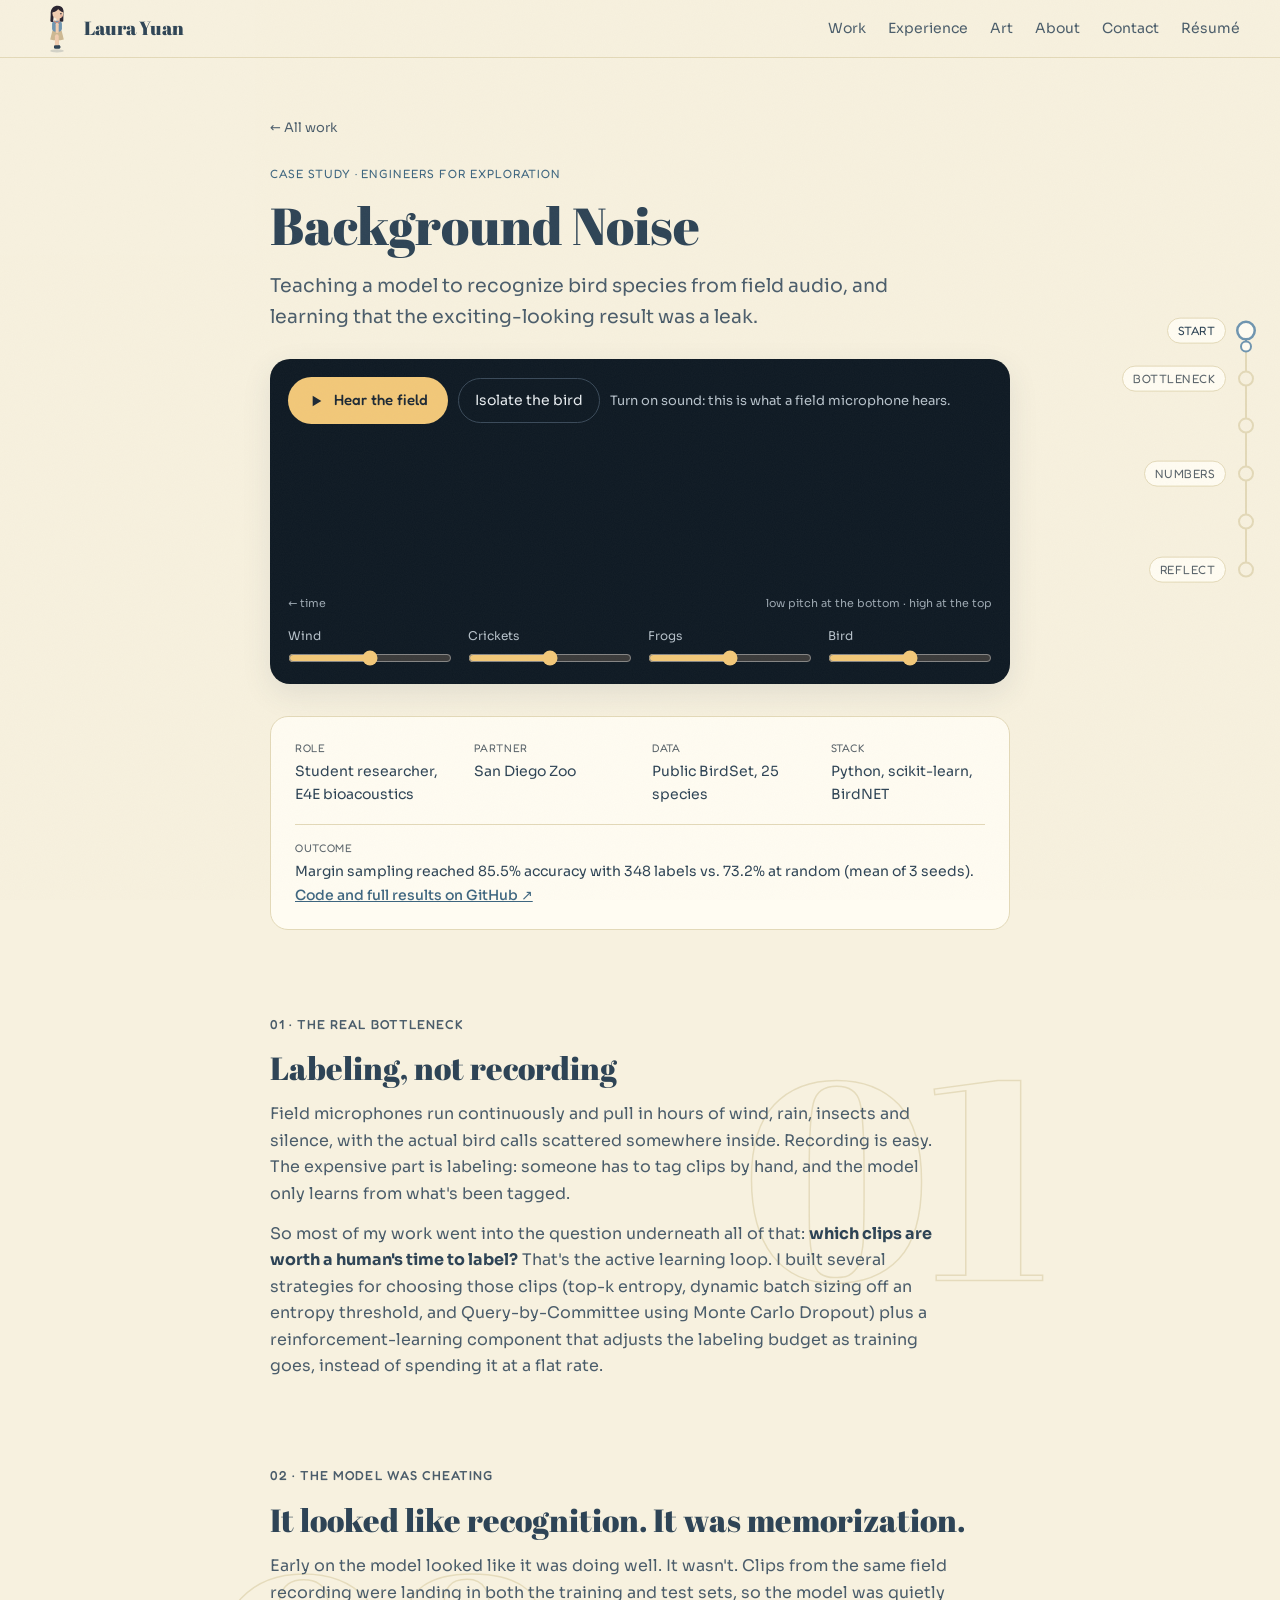
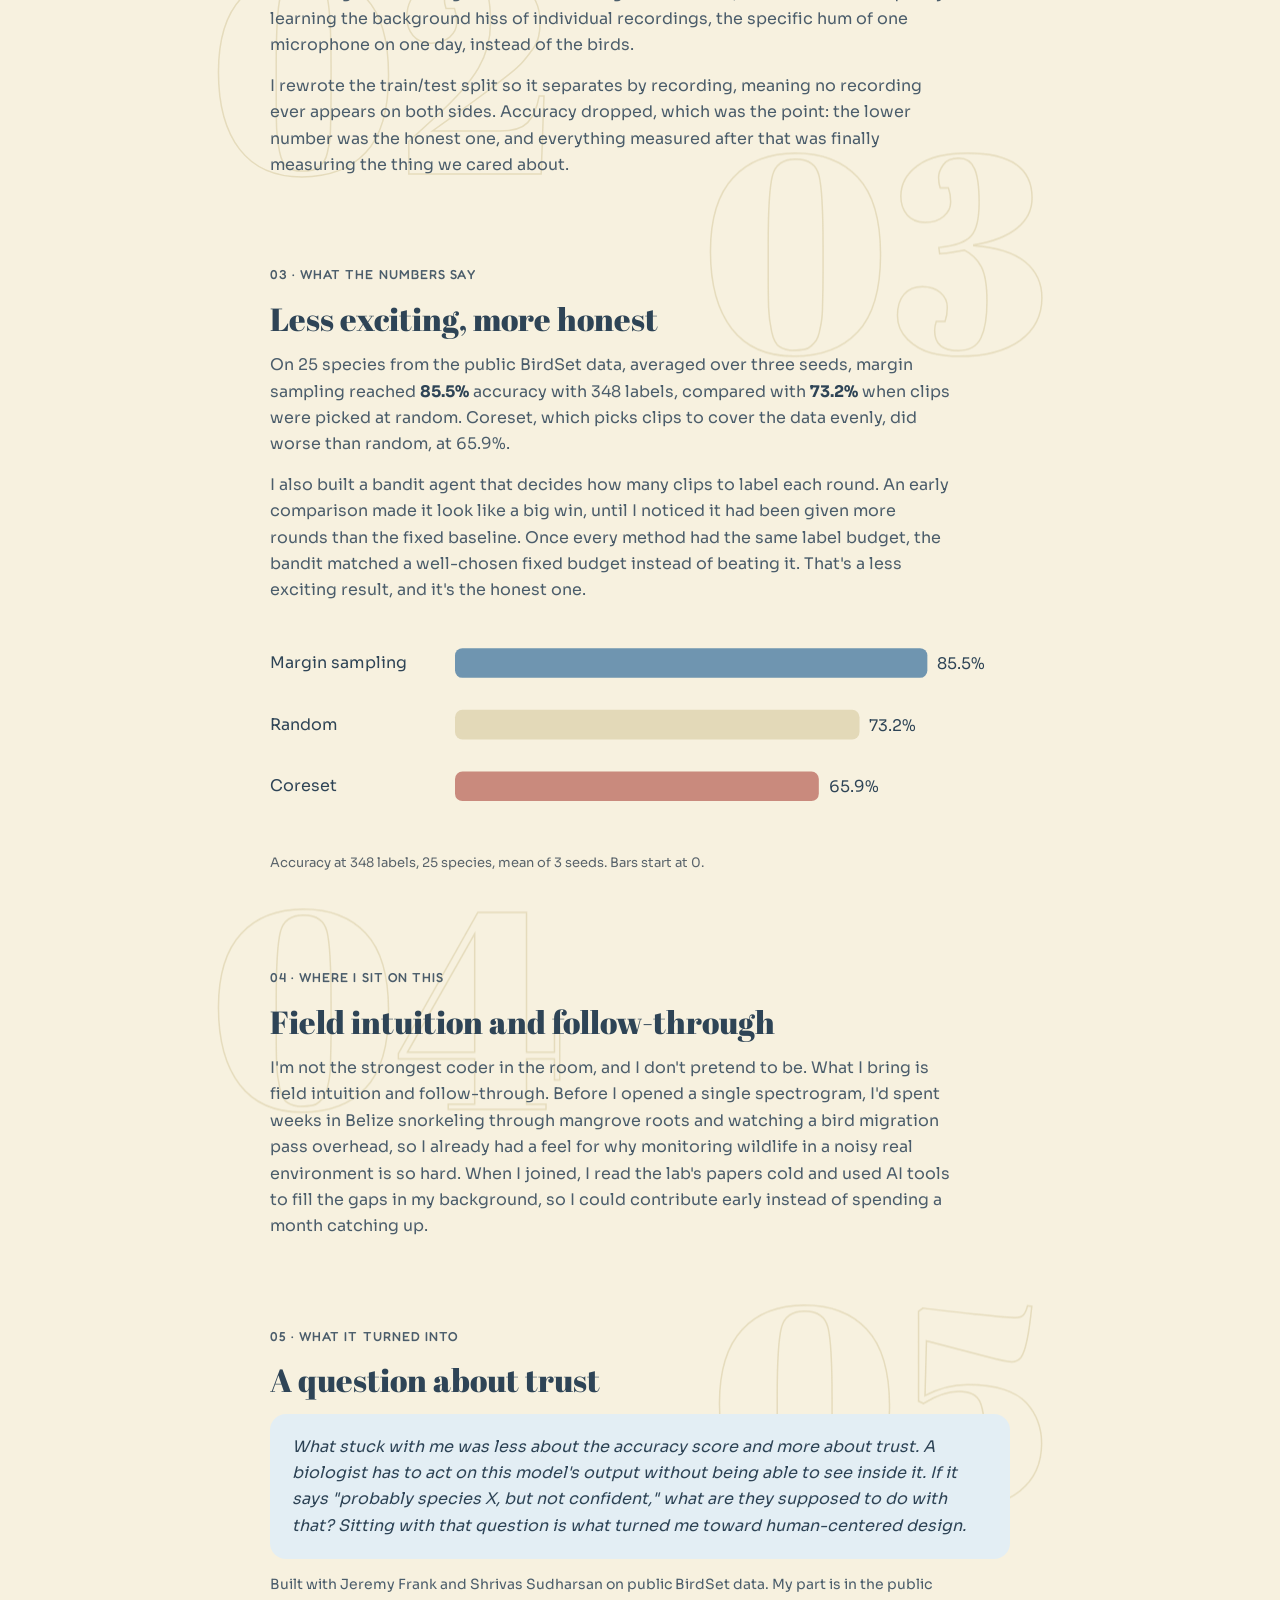
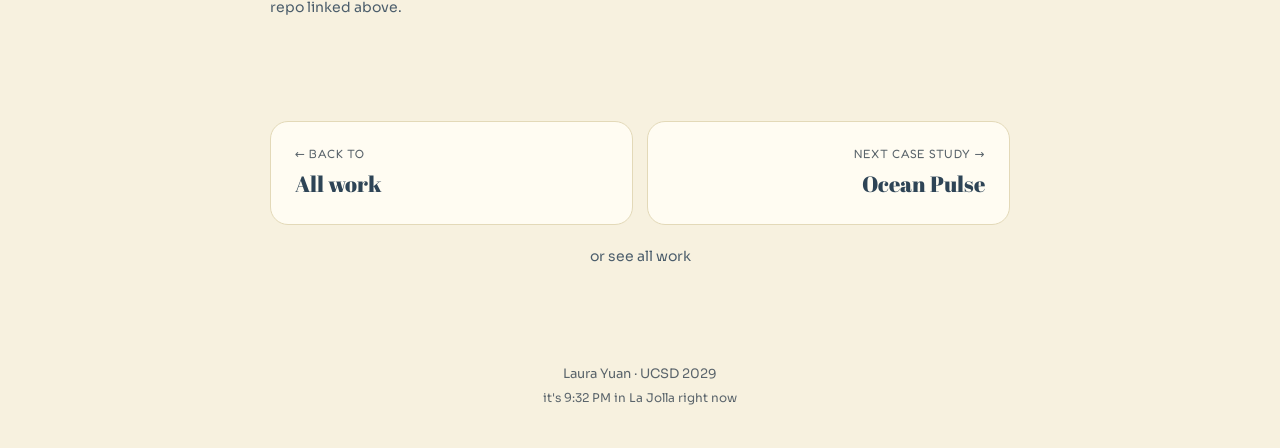
==== commit 82580c4d: "Bistro rewrite around 77 real orders; résumé link; monitoring painting; Ocean Pulse video + team cre" ====
--- a/work/background-noise.html
+++ b/work/background-noise.html
@@ -43,7 +43,8 @@
     <li><a href="../index.html#in-the-field">Experience</a></li>
     <li class="opt"><a href="../index.html#art">Art</a></li>
     <li class="opt"><a href="../index.html#about">About</a></li>
-    <li><a href="../index.html#contact">Contact</a></li>
+    <li class="opt"><a href="../index.html#contact">Contact</a></li>
+    <li><a href="../assets/docs/Laura_Yuan_Resume.pdf" target="_blank" rel="noopener">Résumé</a></li>
   </ul>
 </nav>
 <header class="case-hero" id="start" data-chapter="Start">
@@ -114,5 +115,7 @@
 <footer style="margin-top:60px">Laura Yuan · UCSD 2029<small><span id="laJollaTime"></span></small></footer>
 <script src="../assets/js/site.js"></script>
 <script src="../assets/js/fieldsound.js"></script>
+<!-- Visitor stats: GoatCounter (no cookies, no personal data). Dashboard: https://laurayuan.goatcounter.com -->
+<script data-goatcounter="https://laurayuan.goatcounter.com/count" async src="//gc.zgo.at/count.js"></script>
 </body>
 </html>
--- a/assets/css/site.css
+++ b/assets/css/site.css
@@ -416,3 +416,14 @@
 .pill-link .k { color: var(--blue-ink); font-weight: 600; font-size: 11px; }
 @media (max-width: 1100px) { .hero .frame { display: none; } }
 @media (max-width: 1360px) { .hero .frame img { width: 116px; height: 116px; } }
+
+/* click-to-load YouTube (no YouTube code or cookies until someone presses play) */
+.yt { all: unset; cursor: pointer; position: relative; display: block; width: 100%; aspect-ratio: 16 / 9; border-radius: 14px; overflow: hidden; background: #000; border: 0.5px solid var(--border); }
+.yt img { width: 100%; height: 100%; object-fit: cover; opacity: .85; transition: opacity .2s; }
+.yt:hover img { opacity: 1; }
+.yt:focus-visible { outline: 2.5px solid var(--blue-ink); outline-offset: 3px; }
+.yt-play { position: absolute; inset: 0; margin: auto; width: 72px; height: 72px; border-radius: 50%; background: rgba(46,68,86,.85); color: #fff; display: grid; place-items: center; }
+.yt-play svg { width: 30px; height: 30px; margin-left: 4px; }
+.figure iframe { width: 100%; aspect-ratio: 16 / 9; border: 0; border-radius: 14px; }
+.resume-btn { margin-left: 10px; vertical-align: middle; text-decoration: none; padding: 11px 20px; font-size: 15px; }
+@media (max-width: 720px) { .nav-links { gap: 12px; } .nav-links a { font-size: 13px; } }
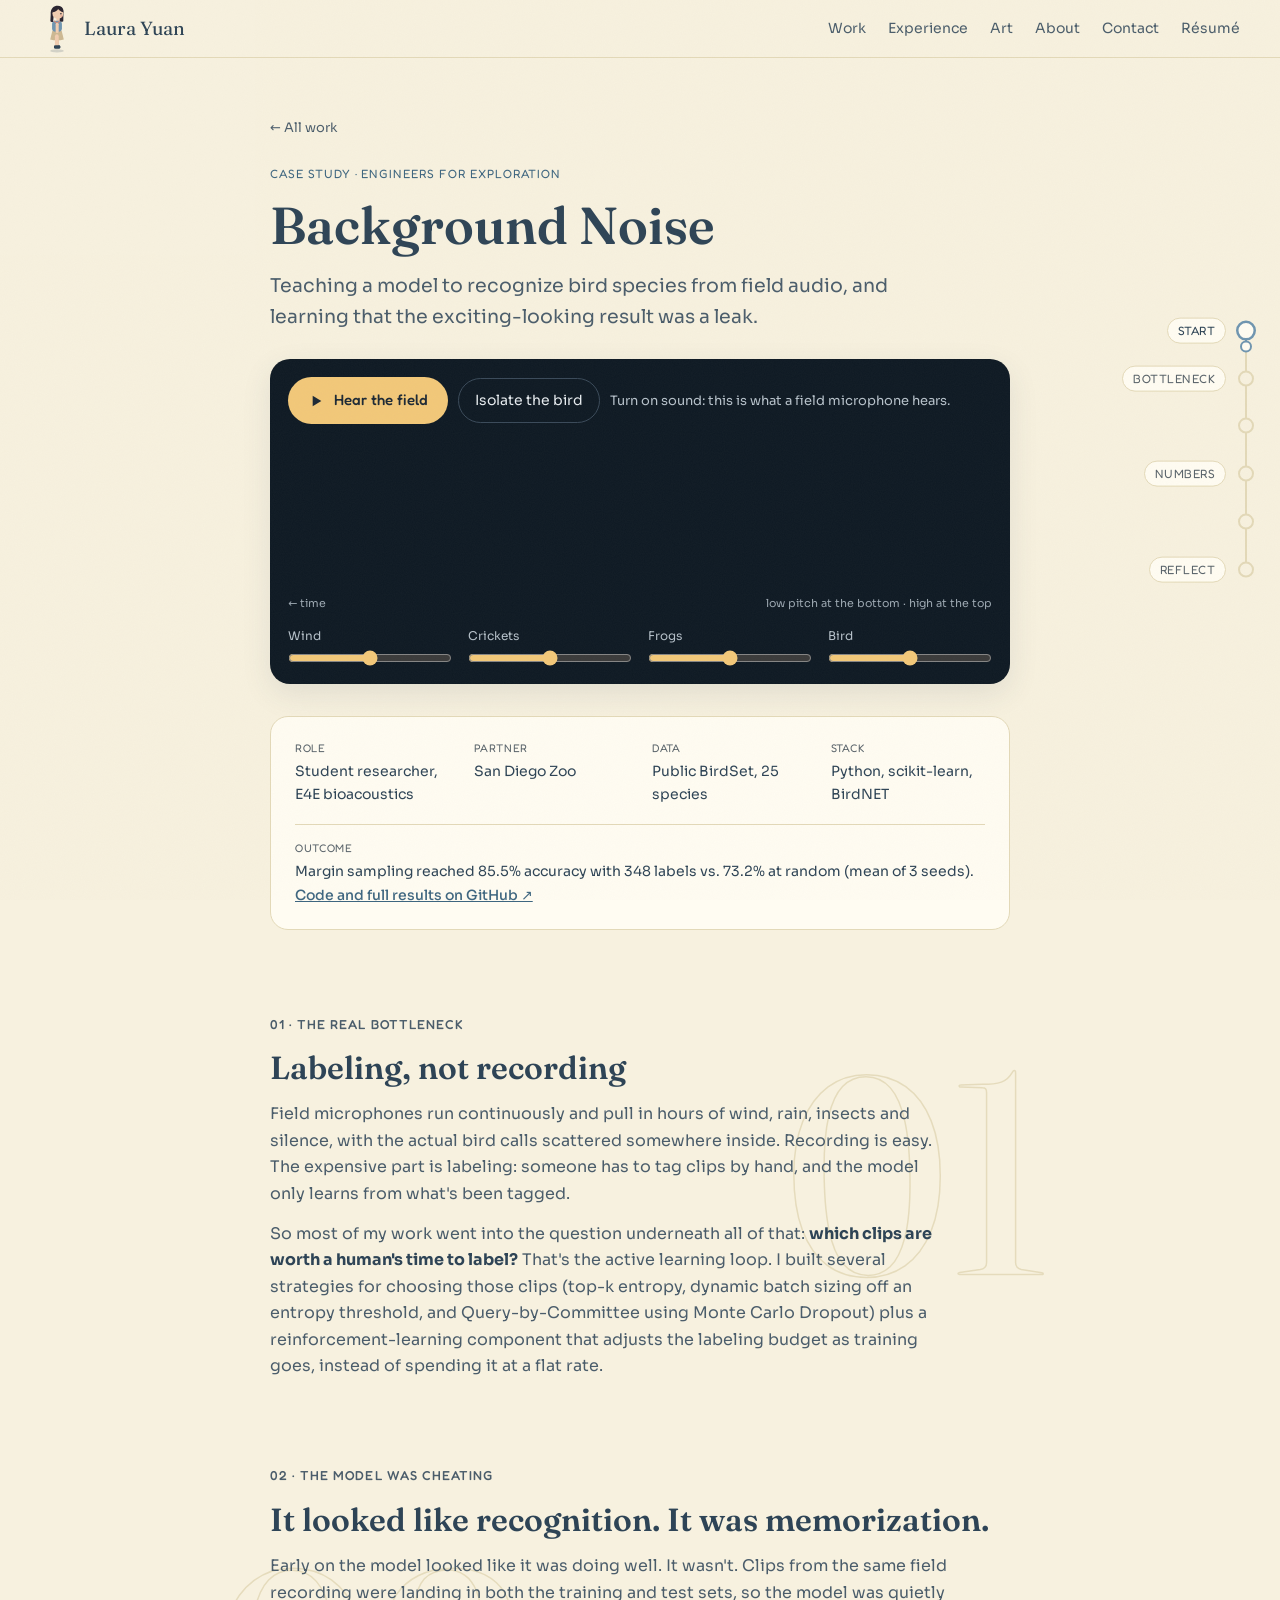
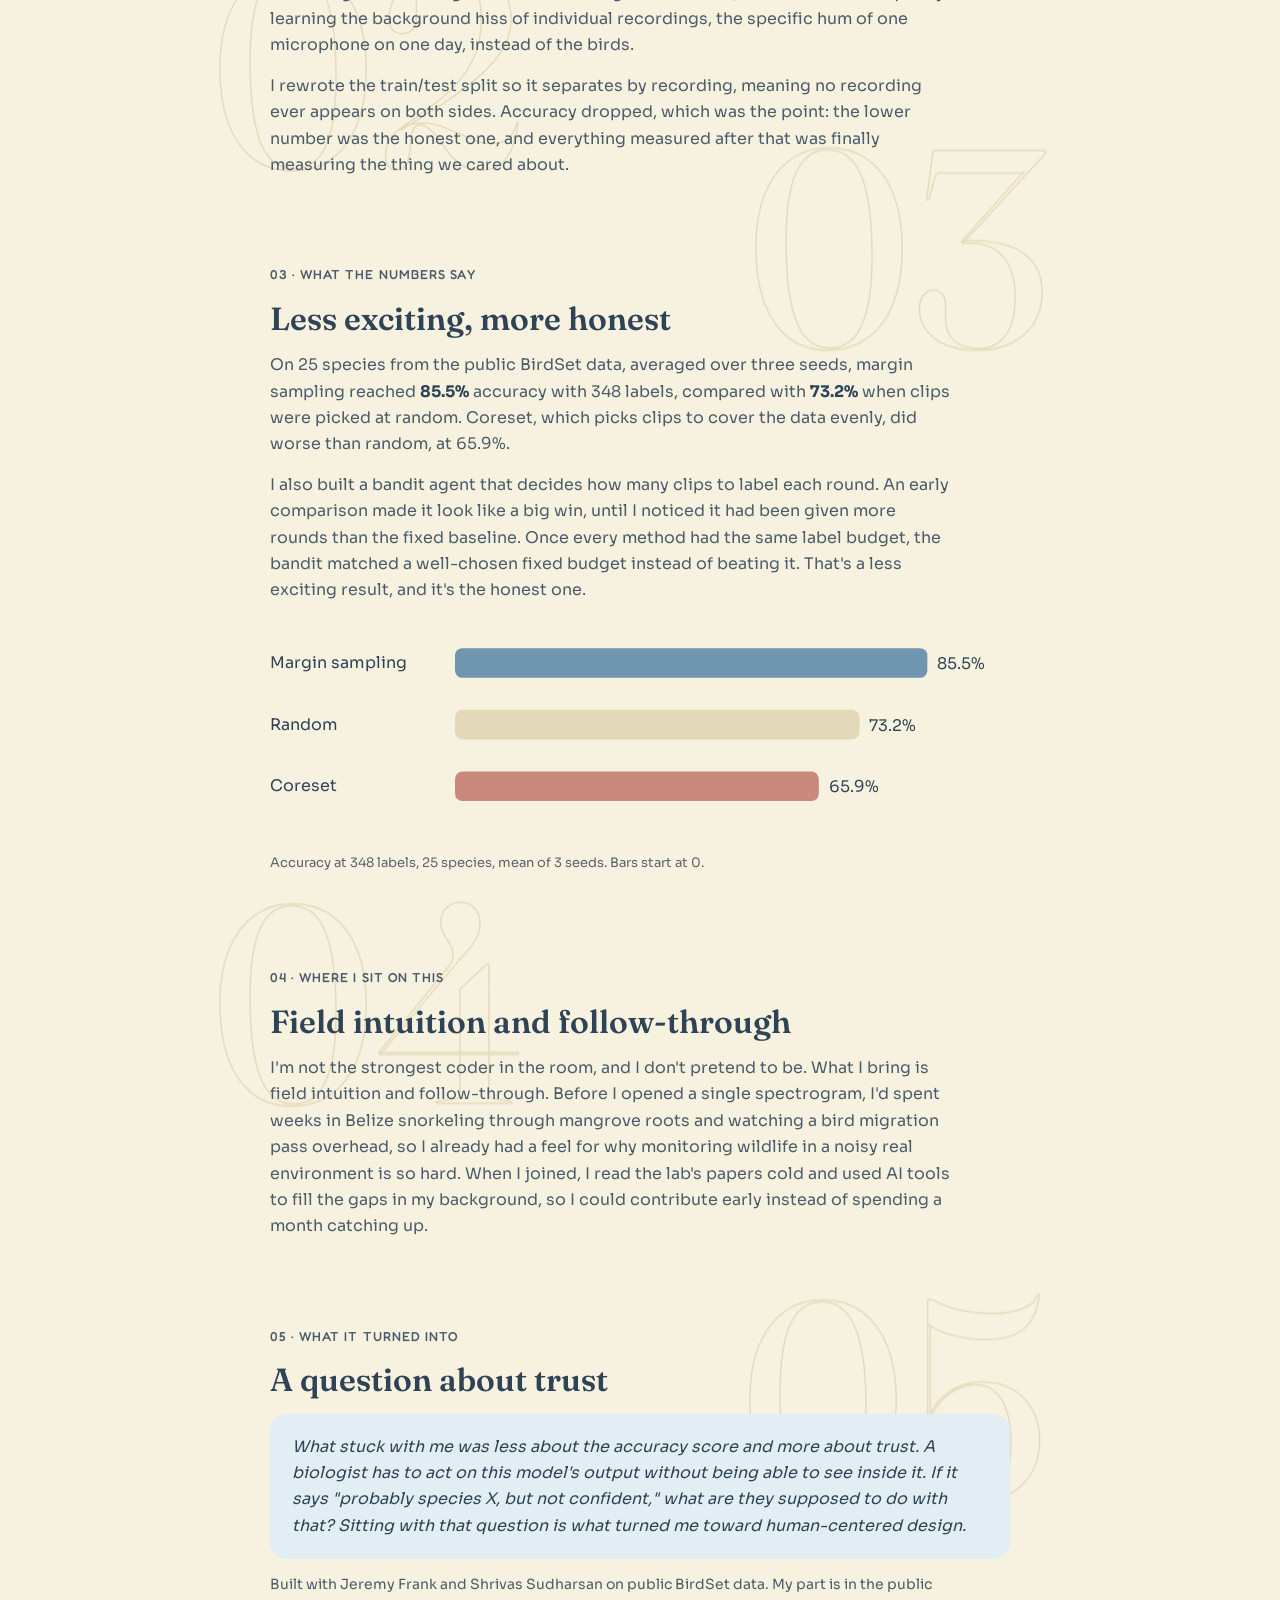
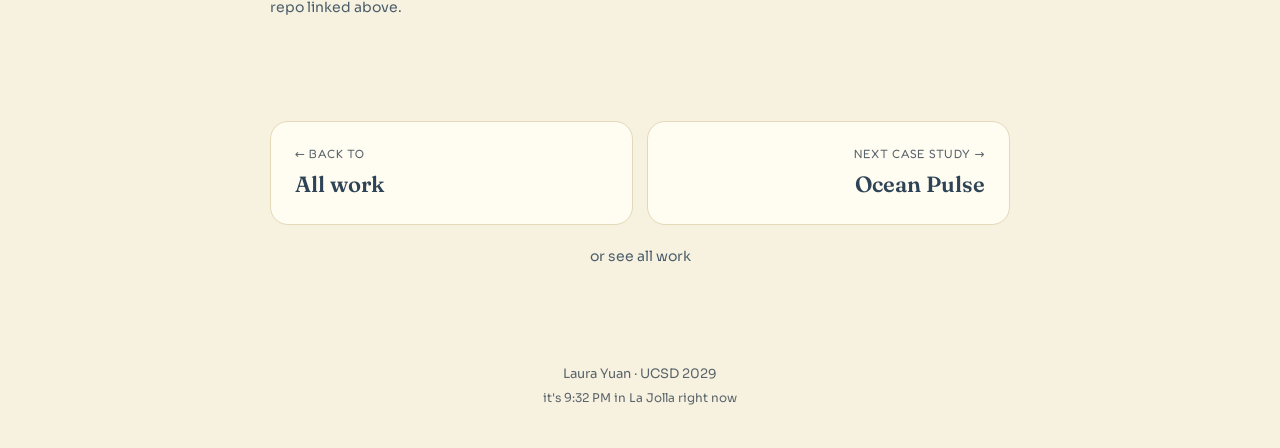
==== commit 8aa7d772: "Switch display font to Fraunces for readability; fix subtitle punctuation Co-Authored-By: Claude Opu" ====
--- a/work/background-noise.html
+++ b/work/background-noise.html
@@ -14,7 +14,7 @@
   <link rel="icon" href="data:image/svg+xml,<svg xmlns=%22http://www.w3.org/2000/svg%22 viewBox=%220 0 100 100%22><circle cx=%2250%22 cy=%2250%22 r=%2245%22 fill=%22%23F7F1DF%22/><circle cx=%2250%22 cy=%2250%22 r=%2230%22 fill=%22none%22 stroke=%22%236F95B0%22 stroke-width=%226%22/><circle cx=%2250%22 cy=%2250%22 r=%2210%22 fill=%22%23C98A7D%22/></svg>">
   <link rel="preconnect" href="https://fonts.googleapis.com">
   <link rel="preconnect" href="https://fonts.gstatic.com" crossorigin>
-  <link href="https://fonts.googleapis.com/css2?family=Abril+Fatface&family=Fredoka:wght@500;600&family=Sora:wght@400;500&display=swap" rel="stylesheet">
+  <link href="https://fonts.googleapis.com/css2?family=Fraunces:opsz,wght@9..144,400;9..144,600&family=Fredoka:wght@500;600&family=Sora:wght@400;500&display=swap" rel="stylesheet">
   <link rel="stylesheet" href="../assets/css/site.css">
   <style>
     .field { margin-top: 26px; background: #0f1a24; color: #E8EDF1; border-radius: 20px; padding: 18px; box-shadow: var(--shadow); }
--- a/assets/css/site.css
+++ b/assets/css/site.css
@@ -12,7 +12,7 @@
   --accent2: #C98A7D; --coral-ink: #93503E; --accent2-bg: #F5E3DD;
   --shadow: 0 10px 30px rgba(46,68,86,0.10);
   --torn: polygon(0% 2%, 5% 0%, 14% 1.5%, 24% 0%, 34% 1%, 44% 0%, 54% 1.5%, 64% 0%, 74% 1%, 84% 0%, 94% 1.5%, 100% 0%, 99% 12%, 100% 24%, 98.5% 36%, 100% 48%, 99% 60%, 100% 72%, 98.5% 84%, 100% 96%, 99% 100%, 90% 98.5%, 80% 100%, 70% 99%, 60% 100%, 50% 98.5%, 40% 100%, 30% 99%, 20% 100%, 10% 98.5%, 0% 100%, 1% 88%, 0% 76%, 1.5% 64%, 0% 52%, 1% 40%, 0% 28%, 1.5% 16%, 0% 4%);
-  --display: 'Abril Fatface', Georgia, serif;
+  --display: 'Fraunces', Georgia, serif;
   --label: 'Fredoka', system-ui, sans-serif;
   --body: 'Sora', -apple-system, system-ui, sans-serif;
   --nav-h: 58px;
@@ -31,7 +31,7 @@
 body { font-family: var(--body); background: var(--bg); color: var(--text); line-height: 1.65; font-size: 16px; overflow-x: hidden; -webkit-font-smoothing: antialiased; }
 img { max-width: 100%; display: block; }
 a { color: inherit; }
-h1, h2, h3, .display { font-family: var(--display); font-weight: 400; line-height: 1.2; }
+h1, h2, h3, .display { font-family: var(--display); font-weight: 600; line-height: 1.2; }
 :focus-visible { outline: 2.5px solid var(--blue-ink); outline-offset: 3px; border-radius: 6px; }
 .sr-only { position: absolute; width: 1px; height: 1px; overflow: hidden; clip: rect(0 0 0 0); white-space: nowrap; }
 .skip-link { position: absolute; left: 12px; top: -60px; z-index: 1000; background: var(--text); color: var(--bg3); padding: 8px 14px; border-radius: 8px; font-size: 14px; text-decoration: none; }
@@ -104,7 +104,7 @@
 .js .hero:not(.loaded) .piece-art { opacity: 0; transform: translate(60vw, 15px) rotate(14deg); }
 .hero h1 { font-size: 48px; margin-bottom: 18px; max-width: 700px; }
 .hero-lede { font-size: 17px; color: var(--muted); max-width: 540px; margin-bottom: 14px; }
-.hero-philosophy { font-family: var(--display); font-size: 20px; max-width: 460px; margin-bottom: 30px; line-height: 1.4; }
+.hero-philosophy { font-family: var(--display); font-weight: 600; font-size: 20px; max-width: 460px; margin-bottom: 30px; line-height: 1.4; }
 .hurry { background: var(--bg3); border: 0.5px solid var(--border); border-radius: 18px; padding: 14px 18px; display: flex; flex-wrap: wrap; gap: 8px 10px; align-items: center; justify-content: center; max-width: 640px; box-shadow: var(--shadow); }
 .hurry-label { font-family: var(--label); font-size: 12px; text-transform: uppercase; letter-spacing: .06em; color: var(--hint); margin-right: 4px; }
 .pill-link { font-size: 13px; padding: 5px 13px; border-radius: 20px; text-decoration: none; border: 0.5px solid var(--border); background: var(--bg); transition: border-color .2s, transform .2s; }
@@ -166,7 +166,7 @@
 .book-page.flipped { transform: rotateY(-180deg); }
 .book-page img { flex: 1; width: 100%; object-fit: contain; min-height: 0; border-radius: 8px; }
 .book-page figcaption { text-align: center; padding-top: 14px; }
-.book-page figcaption b { font-family: var(--display); font-weight: 400; font-size: 20px; display: block; }
+.book-page figcaption b { font-family: var(--display); font-weight: 600; font-size: 20px; display: block; }
 .book-page figcaption span { font-size: 12px; color: var(--hint); }
 .icon-btn { width: 46px; height: 46px; border-radius: 50%; background: var(--bg3); border: 0.5px solid var(--border); display: grid; place-items: center; cursor: pointer; color: var(--text); transition: transform .2s; }
 .icon-btn:hover { transform: scale(1.06); }
@@ -235,7 +235,7 @@
 .next-up a { display: flex; justify-content: space-between; align-items: center; gap: 20px; padding: 26px 28px; background: var(--bg3); clip-path: var(--torn); text-decoration: none; transition: transform .2s; }
 .next-up a:hover { transform: translateY(-2px); }
 .next-up small { font-family: var(--label); text-transform: uppercase; letter-spacing: .06em; font-size: 12px; color: var(--hint); }
-.next-up b { font-family: var(--display); font-weight: 400; font-size: 26px; display: block; }
+.next-up b { font-family: var(--display); font-weight: 600; font-size: 26px; display: block; }
 .text-link { color: var(--blue-ink); font-weight: 500; }
 
 /* ---------- responsive ---------- */
@@ -321,7 +321,7 @@
 .case-nav a:hover { transform: translateY(-2px); border-color: var(--blue); }
 .case-nav a.next { text-align: right; }
 .case-nav small { font-family: var(--label); text-transform: uppercase; letter-spacing: .06em; font-size: 12px; color: var(--hint); }
-.case-nav b { font-family: var(--display); font-weight: 400; font-size: 22px; }
+.case-nav b { font-family: var(--display); font-weight: 600; font-size: 22px; }
 .case-nav .all { grid-column: 1 / -1; text-align: center; background: none; border: 0; padding: 6px; font-size: 14px; color: var(--muted); }
 .case-nav .all:hover { transform: none; color: var(--text); }
 
@@ -427,3 +427,21 @@
 .figure iframe { width: 100%; aspect-ratio: 16 / 9; border: 0; border-radius: 14px; }
 .resume-btn { margin-left: 10px; vertical-align: middle; text-decoration: none; padding: 11px 20px; font-size: 15px; }
 @media (max-width: 720px) { .nav-links { gap: 12px; } .nav-links a { font-size: 13px; } }
+
+/* availability badge */
+.avail { display: inline-flex; align-items: center; gap: 8px; font-size: 13px; font-weight: 500; color: var(--text); background: var(--bg3); border: 0.5px solid var(--border); border-radius: 99px; padding: 6px 14px; margin-bottom: 18px; position: relative; z-index: 2; }
+.avail .dot { width: 8px; height: 8px; border-radius: 50%; background: #4C9A5A; box-shadow: 0 0 0 3px rgba(76,154,90,.18); }
+/* one-line hooks */
+.card .hook { font-family: var(--display); font-size: 17px; line-height: 1.35; color: var(--text); margin: -2px 0 10px; }
+/* cards with a second link: stretched link pattern */
+article.card { position: relative; }
+.card .card-link { color: inherit; text-decoration: none; }
+.card .card-link::after { content: ""; position: absolute; inset: 0; z-index: 1; }
+.card:focus-within .card-paper { transform: translateY(-3px); filter: drop-shadow(0 10px 18px rgba(46,68,86,.12)); }
+.card .card-link:focus-visible { outline: none; }
+.card .card-link:focus-visible::after { outline: 2.5px solid var(--blue-ink); outline-offset: -4px; }
+.card-actions { margin-top: auto; padding-top: 14px; display: flex; flex-wrap: wrap; align-items: center; gap: 10px 18px; }
+.card-actions .more { margin-top: 0; padding-top: 0; }
+.try-link { position: relative; z-index: 2; display: inline-flex; align-items: center; gap: 6px; font-size: 13px; font-weight: 500; color: var(--bg3); background: var(--text); border-radius: 99px; padding: 6px 13px; text-decoration: none; }
+.try-link svg { width: 13px; height: 13px; }
+.try-link:hover { background: var(--blue-ink); }
